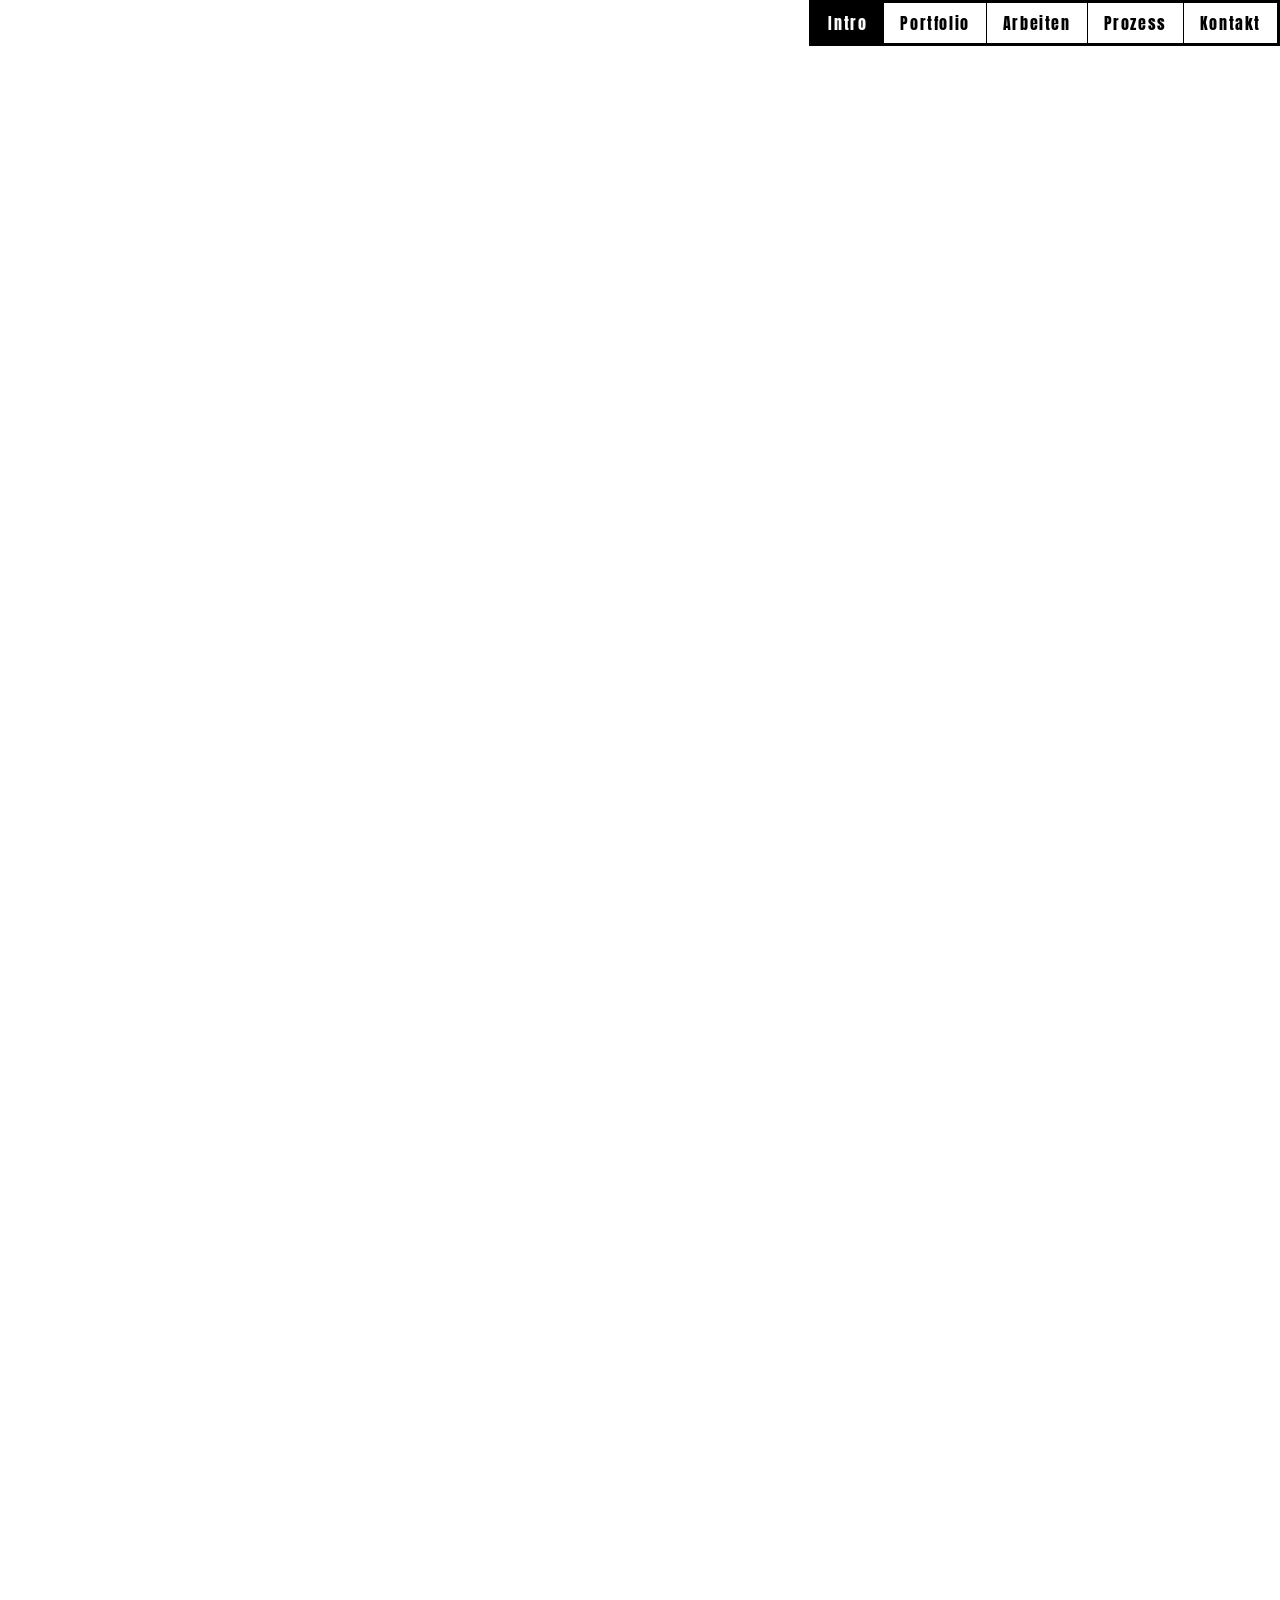
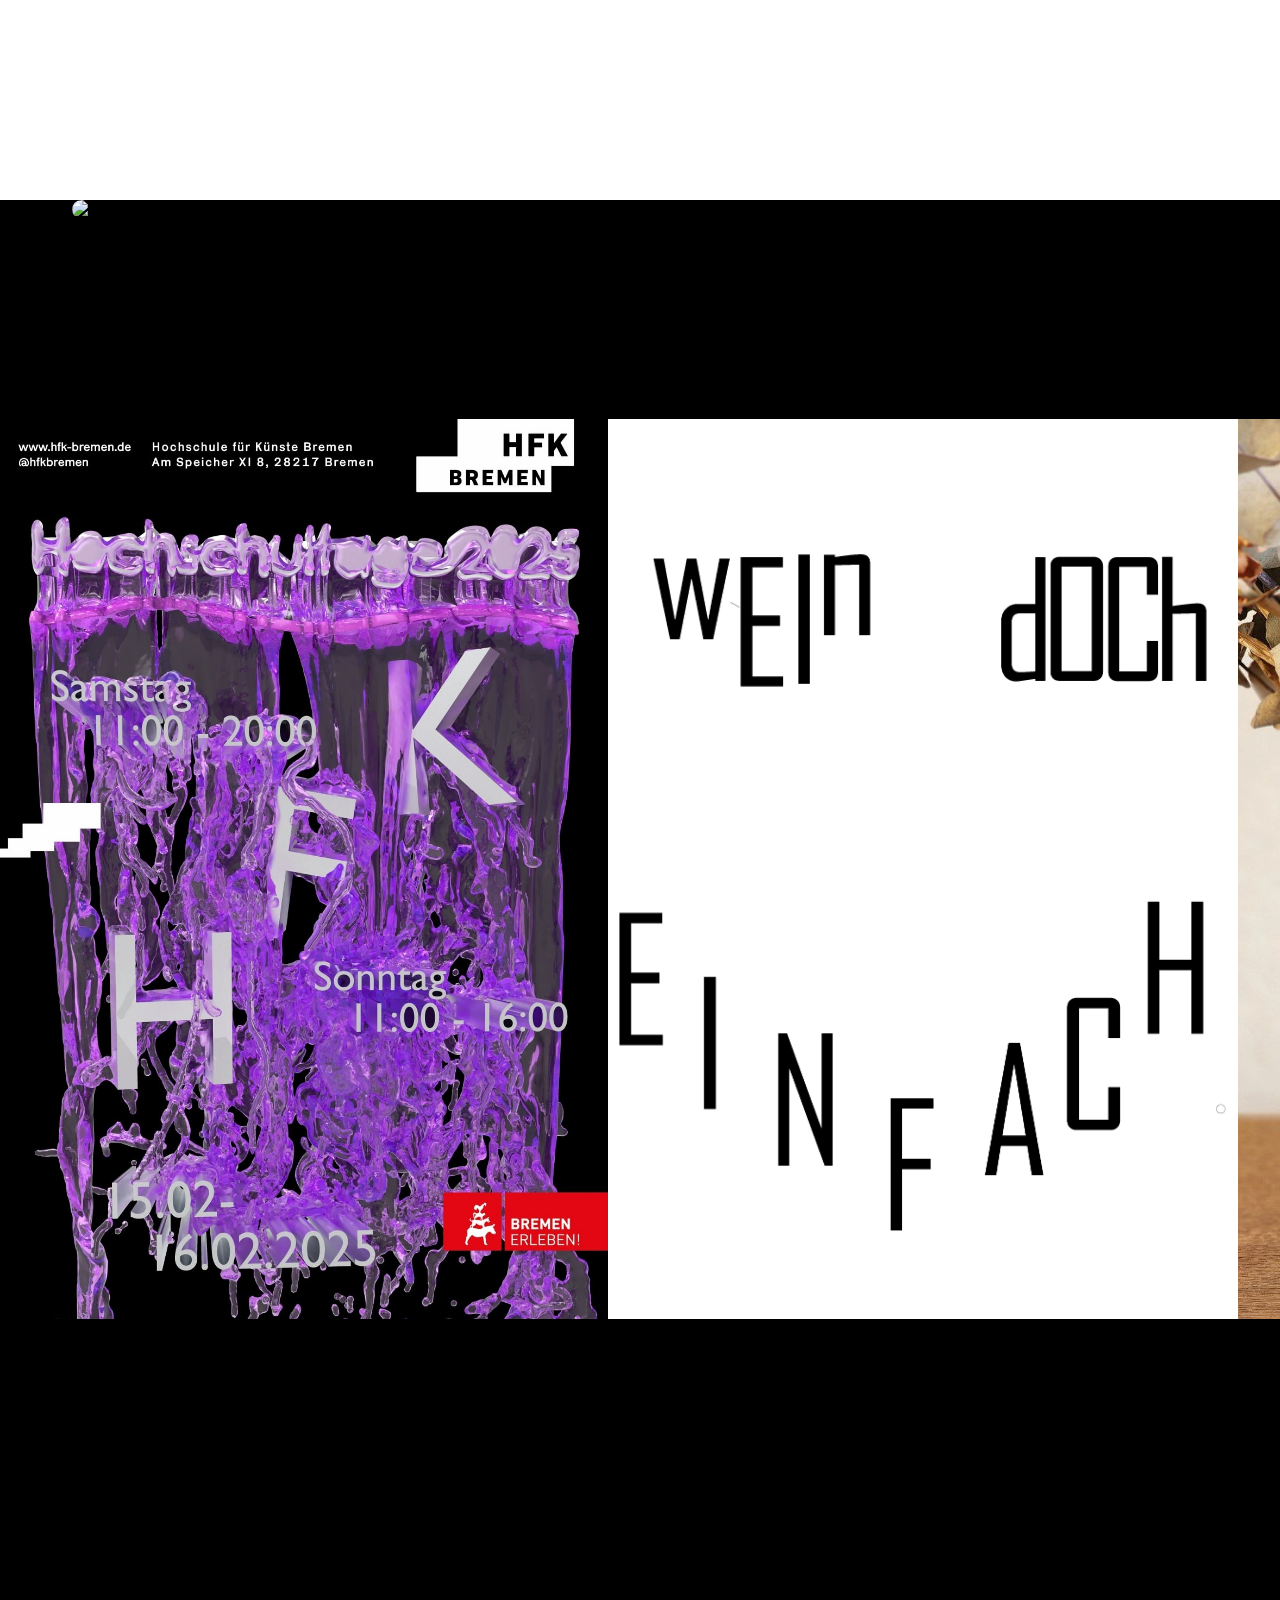
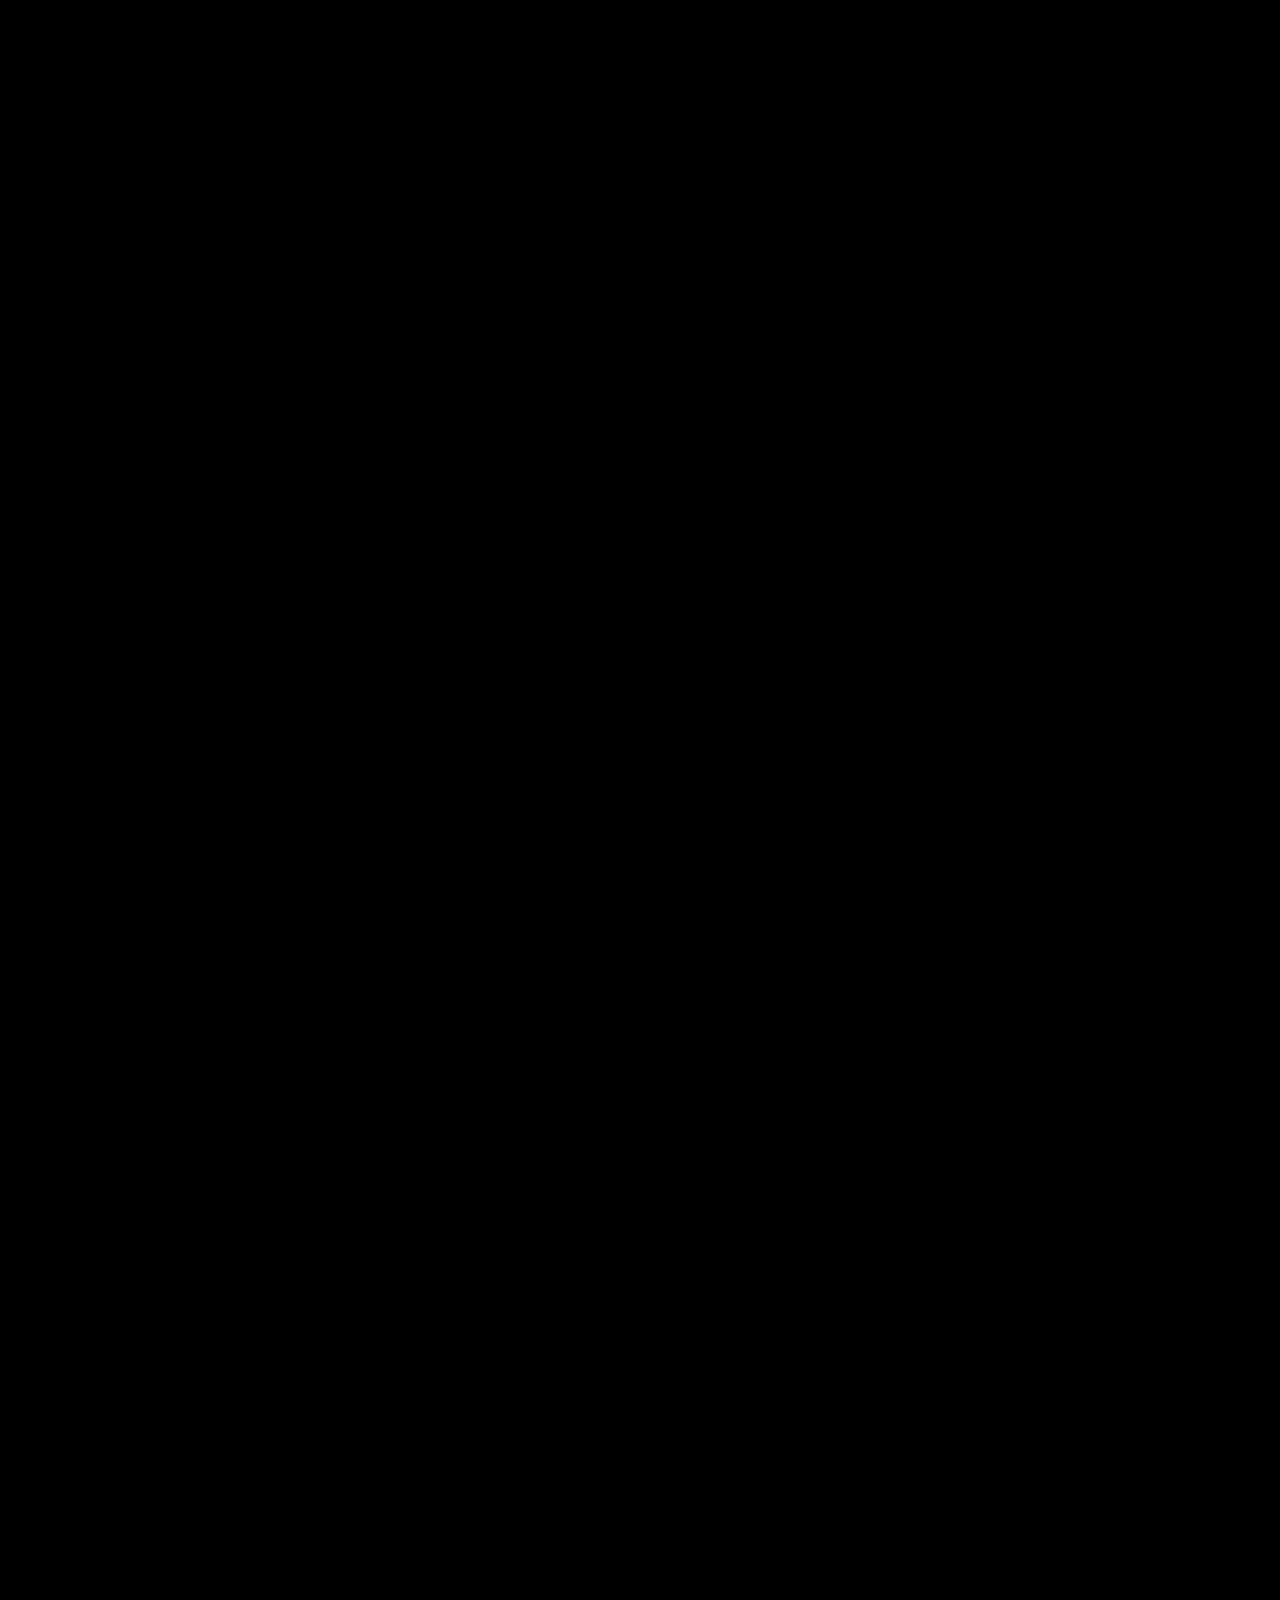
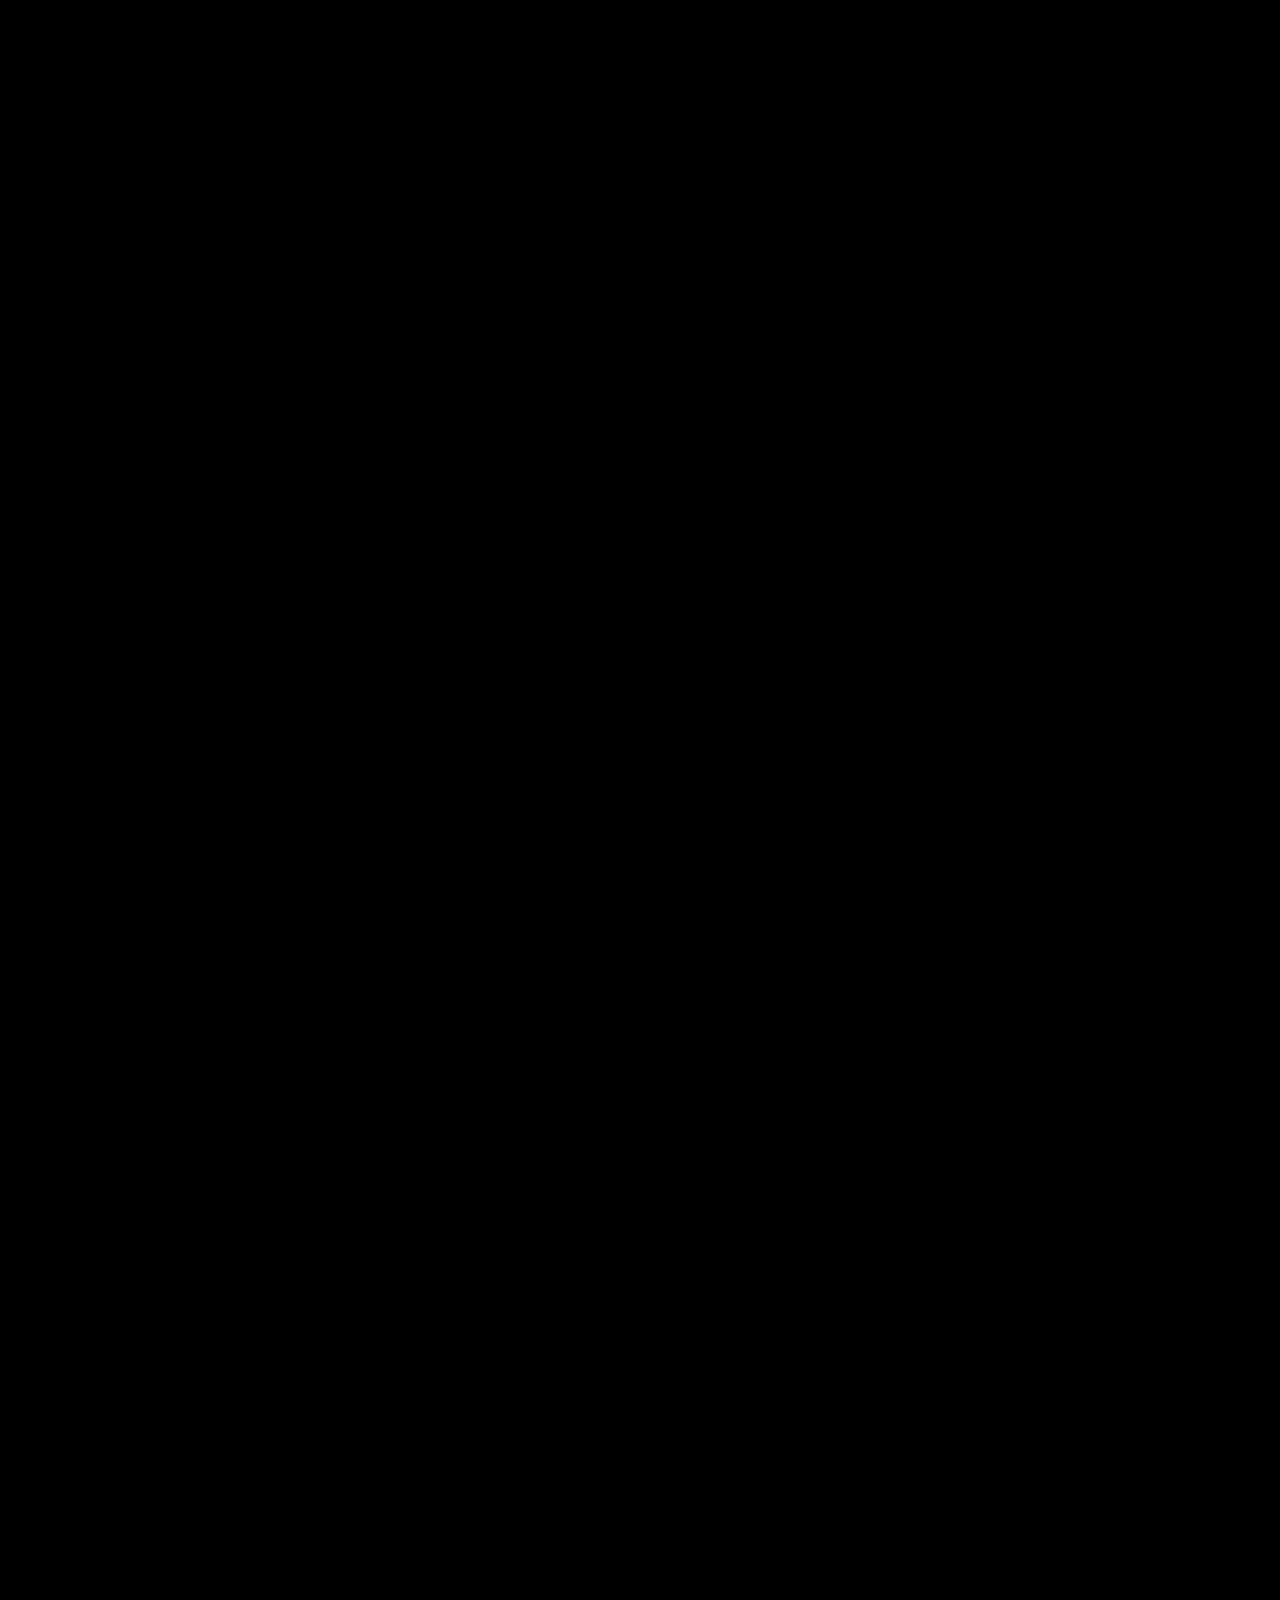
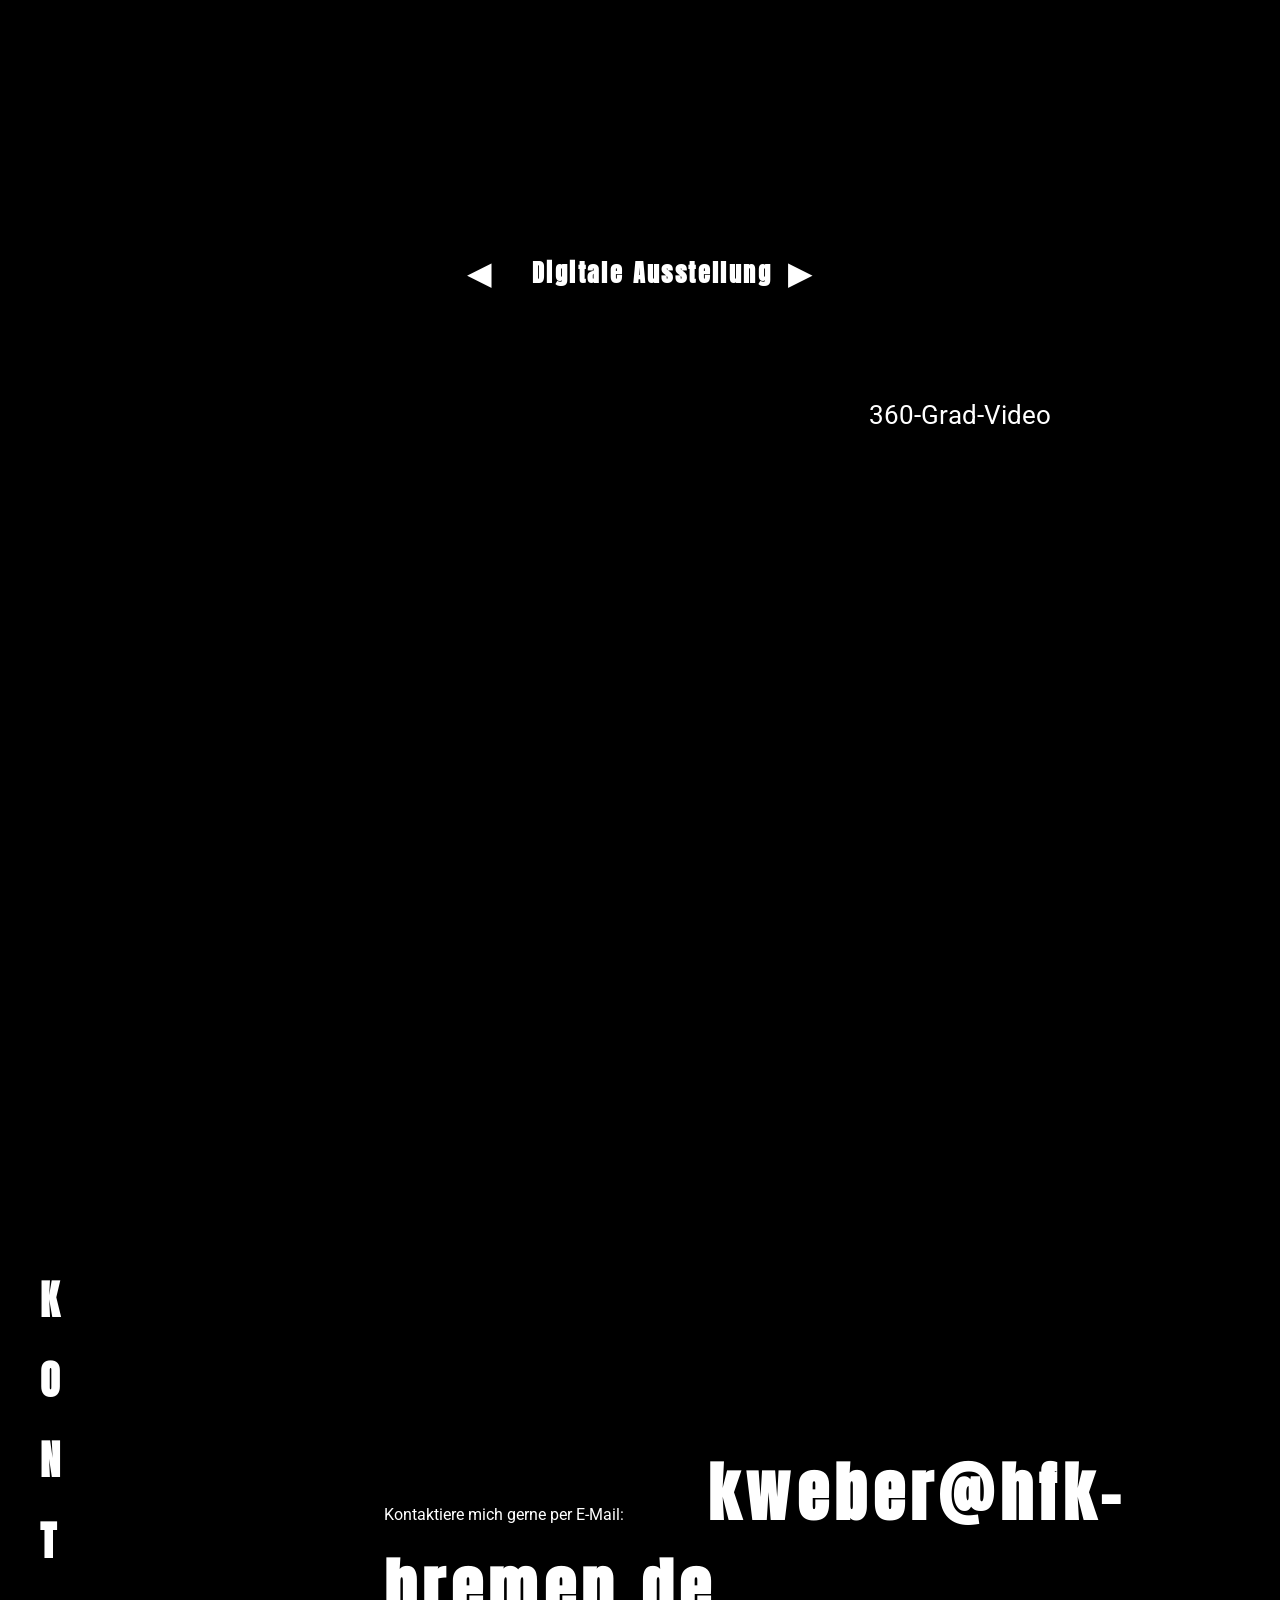
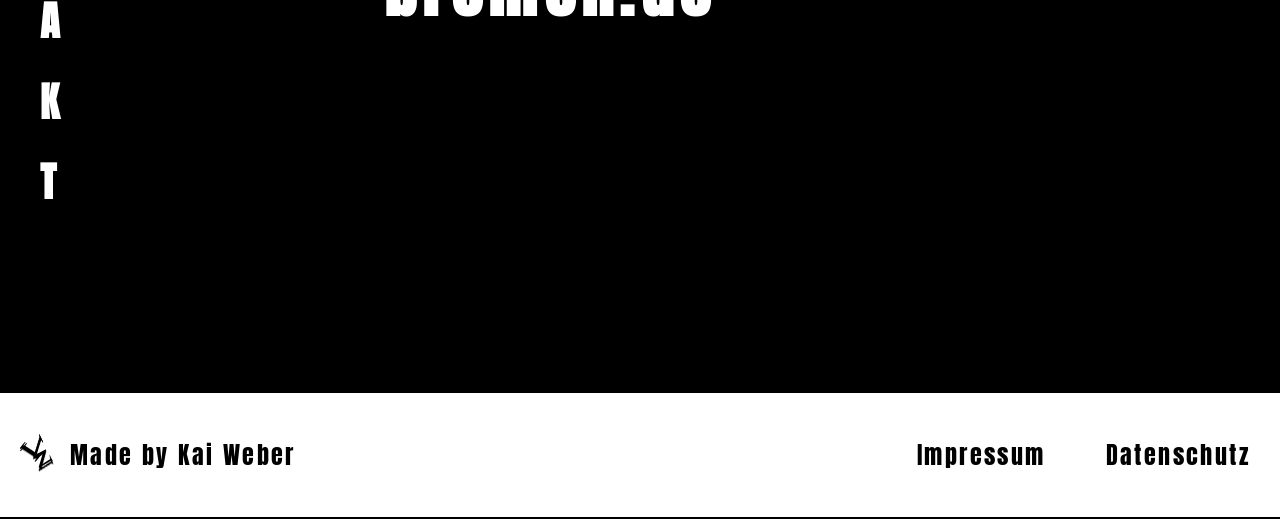
==== index.html @ b35818e4 "Add files via upload" ====
<!doctype html>
<html lang="de">
	<head>
		<meta charset="UTF-8" />
		<meta name="viewport" content="width=device-width, initial-scale=1.0" />
		<title>Meine Webseite</title>
		<link rel="stylesheet" href="styles.css" />
		<script src="https://cdn.jsdelivr.net/npm/three@0.157.0/build/three.min.js"></script>
		<script src="https://cdn.jsdelivr.net/npm/typeit@8.8.7/dist/index.umd.js"></script>
		<link
			href="https://fonts.googleapis.com/css2?family=Anton&family=Roboto&display=swap"
			rel="stylesheet"
		/>
	</head>
	<body>
		<div id="loadingText">
			<span class="loading">Portfolio</span>
			<span class="loading">Kai Weber</span>
		</div>

		<nav class="NaviBar">
			<ul class="NaviBox">
				<li class="NaviElement"><a href="#Intro">Intro</a></li>
				<li class="NaviElement"><a href="#Portfollio">Portfolio</a></li>
				<li class="NaviElement"><a href="#Arbeiten">Arbeiten</a></li>
				<li class="NaviElement"><a href="#Prozess">Prozess</a></li>
				<li class="NaviElement"><a href="#kontakt">Kontakt</a></li>
			</ul>
		</nav>

		<!-- Verschiedene Sektionen -->
		<section id="Intro">
			<div id="three-container"></div>
		</section>

		<section id="Portfollio">
			<div class="portfolioBox">
				<div class="imageBox">
					<img
						src="assets/images/KaiBild.jpg"
						loading="lazy"
						class="kaiBild"
						alt="KaiBild"
					/>
				</div>

				<div class="textBox">
					<div id="typewriter"></div>
				</div>
			</div>
		</section>

		<section id="Arbeiten">
			<div class="ArbeitenWrapSticky">
				<div class="ArbeitenWrap">
					<ul class="gallery">
						<li class="galleryItem">
							<img src="assets/images/HST.jpg" />
						</li>
						<li class="galleryItem">
							<img src="assets/images/wein doch.jpg" />
						</li>
						<li class="galleryItem">
							<img src="assets/images/Kairamik.jpg" />
						</li>
						<li class="galleryItem">
							<img src="assets/images/clo3d.jpg" />
						</li>
						<li class="galleryItem">
							<img src="assets/images/hocker.jpg" />
						</li>
						<li class="galleryItem">
							<img src="assets/images/3dVerbindungen1.jpg" />
						</li>
						<li class="galleryItem">
							<img src="assets/images/3dVerbindungen2.jpg" />
						</li>
					</ul>
				</div>
			</div>
		</section>

		<section id="Prozess" class="carousel">
			<div class="carousel-slide active">
				<div class="slide-header">
					<button class="slide-nav prev">&#9664;</button>
					<h2>Digitale Ausstellung</h2>
					<button class="slide-nav next">&#9654;</button>
				</div>
				<div class="carousel-content">
					<div class="media-container">
						<iframe
							src="https://www.youtube.com/embed/ZGS5nneizoY"https:
							loading="lazy"
							frameborder="0"
							allow="
								accelerometer;
								gyroscope;
								autoplay;
								encrypted-media;
								picture-in-picture;
							"
							allowfullscreen
							class="media-item active"
						></iframe>
					</div>
					<p class="project-desc">360-Grad-Video</p>
				</div>
			</div>

			<div class="carousel-slide">
				<div class="slide-header">
					<button class="slide-nav prev">&#9664;</button>
					<h2>Renderings</h2>
					<button class="slide-nav next">&#9654;</button>
				</div>
				<div class="carousel-content">
					<div class="media-container">
						<video muted loop autoplay playsinline class="media-item active">
							<source src="assets/videos/keypad.mp4" type="video/mp4" />
						</video>
						<video muted loop autoplay playsinline class="media-item">
							<source src="assets/videos/zitronenpresse.mp4" type="video/mp4" />
						</video>
						<div class="media-controls">
							<button class="media-prev">&#9664;</button>
							<button class="media-next">&#9654;</button>
						</div>
					</div>
					<p class="project-desc">Beschreibung zum ersten Video des Keypads.</p>
				</div>
			</div>

			<!-- Du kannst hier weitere Slides ergänzen -->
		</section>

		<section id="kontakt">
			<div class="left">
				<h2>
					<span>K</span><span>O</span><span>N</span><span>T</span><span>A</span
					><span>K</span><span>T</span>
				</h2>
			</div>
			<div class="right">
				<p>
					Kontaktiere mich gerne per E-Mail:
					<a
						href="mailto:kweber@hfk-bremen.de?subject=Portfolio&body=Hallo%20Kai"
					>
						<span class="email-text">kweber@hfk-bremen.de</span>
					</a>
				</p>
			</div>
		</section>

		<section id="end">
			<div class="logoTextBox">
				<img src="assets/images/kw1.svg" alt="KW" class="Logo" />
				<div class="endText">Made by Kai Weber</div>
			</div>

			<div class="box">
				<a href="Impressum.html">Impressum</a>
				<a href="Datenschutz.html">Datenschutz</a>
			</div>
		</section>

		<script src="script.js"></script>
	</body>
</html>
---- styles.css ----
/*LadeBild*/

#loadingText {
	font-size: 2rem;
	font-weight: bold;
	text-align: center;
	position: fixed;
	top: 50%;
	left: 50%;
	transform: translate(-50%, -50%);
	color: white;
	z-index: 9999;
	display: flex;
	flex-direction: column;
	justify-content: center;
	align-items: center;
	background-color: black;
	width: 100%;
	height: 100%;
}

.loading {
	visibility: hidden; /* Startet mit unsichtbarem Text */
	position: absolute; /* Beide Texte an der gleichen Stelle */
	animation: blinkText 1s steps(1) infinite; /* Wechseln alle 1s mit 0.5s Sichtbarkeit */
}

/* Erstes Wort (Portfolio) erscheint zuerst */
#loadingText span:nth-child(1) {
	animation-delay: 0s; /* Portfolio erscheint zuerst */
}

/* Zweites Wort (Kai Weber) erscheint nach 0.5s */
#loadingText span:nth-child(2) {
	animation-delay: 0.5s; /* Kai Weber erscheint nach 0.5s */
}

/* Abwechselndes Blinken */
@keyframes blinkText {
	0%,
	100% {
		visibility: hidden; /* Unsichtbar */
	}
	50% {
		visibility: visible; /* Sichtbar */
	}
}

/*General*/

/* Headlines */
h1 {
	color: #000000;
}

h2,
a,
span,
h3 {
	font-family: "Anton", sans-serif;
	letter-spacing: 0.1em;
	font-size: 1, 5em;
	padding-top: 1em;
	padding-bottom: 1em;
	padding-left: 1em;
	text-align: left;
	font-style: bold;
	color: #ffffff;
}

/* Restlicher Text */
body,
p,
li,
button {
	font-family: "Roboto", sans-serif;
}

* {
	margin: 0;
	padding: 0;
	box-sizing: border-box;
}

html {
	scroll-behavior: smooth;
}

/*Navigation*/

.NaviElement:not(.active) a:hover {
	background-color: rgb(0, 255, 0);
	color: black;
}

.NaviBox {
	display: flex;
	flex-direction: row;
	color: rgb(0, 0, 0);
	width: fit-content;
	border-style: solid;
	position: fixed;
	top: 0%;
	right: 0%;
	justify-content: space-evenly;
	align-items: center;
	z-index: 1000;
	list-style-type: none;
}

nav ul {
	position: sticky;
	top: 0rem;
	z-index: 1000;
	list-style-type: none;
}

.NaviElement {
	display: flex;
	background-color: #ffffff;
	color: #000000;
	border-right: 1px solid black;
}

.NaviBar {
	position: sticky;
	top: 0;
	z-index: 1000;
	background-color: white;
}

.NaviElement:last-child {
	border-right: none;
}

.NaviElement.active a {
	background-color: black;
	color: white;
}

.NaviElement a {
	text-decoration: none;
	color: black;
	background-color: white;
	height: 100%;
	width: 100%;
	display: block;
	padding: 0.5rem 1rem;
	border: none;
	outline: none;
	box-sizing: border-box;
}
/*Intro*/

#Intro {
	height: 200vh; /* genug Platz zum Scrollen */
	position: relative;
}

#three-container {
	position: sticky;
	top: 0;
	height: 100vh;
	width: 100vw;
}

/*portfolio*/

#typewriter {
	font-size: 2vw;
	color: #fff;
	margin-top: 50px;
	font-family: "Courier New", Courier, monospace;
	text-align: left;
	display: inline-block;
}

/* CSS für TypeIt Cursor */
#typewriter .ti-cursor {
	font-size: 2vw; /* Hier stellst du die Größe des Cursors ein */
	color: rgb(0, 255, 0);
	animation: blink 1s step-end infinite; /* Blinken des Cursors */
}

/* Blinkende Animation */
@keyframes blink {
	50% {
		opacity: 0; /* Cursor verschwindet */
	}
}

/* Schwarz als Hintergrund */

#Portfollio {
	background-color: black;
	display: flex;
	align-items: start; /* Text oben */
	justify-content: center;
	box-sizing: border-box;
	padding-bottom: clamp(10rem, 2vw, 11rem);
	padding-left: clamp(1rem, 1vw, 2rem);
	width: 100vw;
}

/* Haupt-Layout: Bild & Text nebeneinander */
.portfolioBox {
	display: flex;
	flex-direction: row;
	width: 90vw;
	height: auto;
	gap: 5vw;
	flex-wrap: nowrap; /* verhindert Umbruch */
	max-width: 100vw;
	overflow-x: hidden;
	box-sizing: border-box;
}

/* Bild nimmt z.B. 40% der Breite */
.imageBox {
	flex-basis: 30vw;
	flex-shrink: 0;
}

.kaiBild {
	width: 30vw;
	height: auto;
	border-radius: 1rem;
}

/* Textbox nimmt 50% oder Rest der Breite */
.textBox {
	flex-basis: 50vw;
	color: white;
	display: flex;
	align-items: flex-start;
	justify-content: flex-start;
	font-size: 1.5vw; /* passt sich Bildschirmgröße an */
	line-height: 1.4;
	padding-top: 1vh;
}

/*Arbeiten*/

@keyframes move {
	to {
		/* Move horizontally so that right edge is aligned against the viewport */
		transform: translateX(calc(-100% + 100vw));
	}
}

#Arbeiten {
	/* Stretch it out, so that we create room for the horizontal scroll animation */
	height: 500vh;
	overflow: visible; /* To make position sticky work … */
	background-color: #000000;

	view-timeline-name: --section-pin-tl;
	view-timeline-axis: block;
}

.ArbeitenWrapSticky {
	/* Stick to Top */
	height: 100vh;
	width: 100vw;
	position: sticky;
	top: 0;

	width: 100vw;
	overflow-x: hidden;
}

.ArbeitenWrap {
	height: 100vh;

	width: calc(100vh * 6 * 1.1); /* 7 Bilder, je ca. 1.3 mal so breit wie hoch */

	/* Hook animation */
	will-change: transform;
	animation: linear move forwards;

	/* Link animation to view-timeline */
	animation-timeline: --section-pin-tl;
	animation-range: contain 0% contain 100%;
}

/* Gallery Logic */

/* Gallery container: horizontal scroll area with snapping */
.gallery {
	/* Remove default list styling */
	list-style-type: none;

	/* Layout: arrange children in a horizontal row */
	display: flex;
	flex-flow: row nowrap;

	/* Prevent scroll chaining when hitting scroll limits */
	overscroll-behavior-x: none;

	/* Enable scroll snapping on the horizontal axis */
	scroll-snap-type: x mandatory;

	/* Set a fixed height for the gallery */
	height: 100vh;

	/* Set a maximum height for the gallery */
	max-height: 100vh;
}

/* Each gallery item (list element) */
.galleryItem {
	/* Keep item width based on content, prevent it from shrinking */
	flex: 0 0 auto;

	/* Match the height of the gallery container */
	height: 100%;

	/* Snap the start of each item into view when scrolling */
	scroll-snap-align: start;

	/* Ensure the scroll always stops on a snap point */
	scroll-snap-stop: always;
}

/* Images inside each gallery item */
.galleryItem img {
	/* Eliminate space below the image caused by inline display */
	display: block;

	/* Make image fill the height of its container */
	height: 100%;

	/* Keep the image’s original aspect ratio */
	width: auto;
}

/*Prozess*/

.carousel {
	background: black;
	color: white;
	width: 100vw;
	min-height: 108vh;
	max-height: 108vh;
	overflow: hidden;
	display: flex;
	flex-direction: column;
	align-items: center;
	scroll-snap-align: start;
}

.carousel-slide {
	display: none;
	flex-direction: column; /* Standard ist Spaltenlayout für Flexbox */
	align-items: center;
	text-align: center;
	padding: 2rem;
	width: 100%;
	overflow: hidden;
}

.carousel-slide.active {
	display: flex;
}

.slide-header {
	display: flex;
	align-items: center;
	gap: 1rem;
	justify-content: center;
	margin-bottom: 5rem;
	margin-top: 5rem;
	width: 100%;
}

.slide-nav {
	background: none;
	border: none;
	color: white;
	font-size: 2rem;
	cursor: pointer;
}

.slide-nav:hover {
	color: rgb(0, 255, 0);
}

.carousel-content {
	display: flex;
	flex-direction: row; /* Hier sorgen wir dafür, dass Video und Text nebeneinander sind */
	align-items: flex-start;
	width: 100%;
	max-width: 100vw; /* Verhindert, dass der gesamte Slide zu breit wird */
}

.media-container {
	width: 50%;
	height: clamp(10rem, 30vw, 50rem);
	position: relative;
	margin-right: 2rem;
	overflow: hidden;
	display: flex;
	align-items: center;
	justify-content: center;
}

.media-item {
	display: none;
	width: 100%;
	height: 100%;
	object-fit: cover;
}

.media-item.active {
	display: block;
}

.carousel-text {
	max-width: 50vw; /* Maximalbreite für den Text-Container */
	color: white;
	text-align: left; /* Text ist linksbündig */
	flex-grow: 1; /* Textcontainer kann den verfügbaren Platz ausfüllen */
}

.project-desc {
	font-size: 2vw;
	line-height: 1.6;
	word-wrap: break-word; /* falls ein sehr langes Wort drin ist */
	padding: 0 1.5rem; /* Rand links und rechts */
	max-width: 100%; /* Text bleibt im Container */
	box-sizing: border-box; /* padding zählt zur Gesamtbreite */
	flex: 1;
}

.media-controls {
	position: absolute;
	bottom: 10px;
	right: 10px;
	display: flex;
	gap: 0.5rem;
}

.media-controls button {
	color: white;
	border: none;
	padding: 0.5rem;
	font-size: 1.5rem;
	cursor: pointer;
	background: none;
}

.media-controls button:hover {
	color: rgb(0, 255, 0);
}

/*Kontakt*/

#kontakt a:hover,
#kontakt a:hover .email-text {
	color: rgb(0, 255, 0);
}

#kontakt {
	display: flex;
	justify-content: space-between;
	align-items: center;
	height: 100vh; /* Die Höhe der Sektion */
	background-color: #000000;
	color: white;
}

.left {
	display: flex;
	flex-direction: column; /* Spaltenlayout für den Text */
	justify-content: center;
	align-items: flex-start;
	width: 30%; /* 50% für die linke Seite */
}

.left h2 {
	font-size: clamp(2rem, 4.5vw, 2.5rem);
	text-transform: uppercase;
	line-height: 0.01; /* Weniger Abstand zwischen den Zeilen */
	display: flex;
	flex-direction: column; /* Buchstaben untereinander anzeigen */
}

.left h2 span {
	display: block; /* Jeder Buchstabe wird in einem neuen Block angezeigt */
	padding-left: 0%;
}

.right {
	display: flex;
	flex-direction: column;
	justify-content: center;
	align-items: flex-start;
	width: 70%; /* 50% für die rechte Seite */
	height: 100%;
}

.right p {
	font-size: clamp(0, 8rem, 3vw, 4rem);
}

.email-text {
	font-size: clamp(2rem, 5vw, 5rem);
	font-weight: bold;
	text-decoration: none;
	color: white;
}

.mail-icon {
	width: 30px;
	height: 30px;
	margin-left: 10px;
	vertical-align: middle;
}

.mail-icon:hover {
	transform: scale(1.1);
	cursor: pointer;
}

a {
	color: inherit; /* Erbt die Farbe von übergeordnetem Text */
	text-decoration: none; /* Entfernt den Unterstrich vom Link */
}

/*End*/

#end {
	background-color: white;
	color: black;
	border-top: 2px solid black; /* obere schwarze Linie */
	border-bottom: 2px solid black; /* optional: untere Linie */
	padding: 20px 20px;
	display: flex;
	align-items: flex-start;
	flex-wrap: nowrap;
	font-family: sans-serif;
	flex-direction: row;
	justify-content: space-between;
	align-items: center;
	overflow-x: auto;
	gap: 1rem;
}

#end .box {
	display: flex;
	justify-content: flex-start; /* Links ausrichten */
	flex-wrap: wrap;
	gap: 1em; /* Abstand zwischen den Links */
	flex-direction: row;
}

#end .box a {
	text-decoration: none;
	color: black;
	font-weight: 500;
	margin: 0 10px;
	transition: color 0.2s ease;
	font-size: clamp(0.8rem, 2vw, 1.5rem);
}

#end .box a:hover {
	color: rgb(0, 255, 0);
}

#end .Logo {
	height: 3em;
	width: auto;
}

.endText {
	color: #000000;
	font-family: "Anton", sans-serif;
	letter-spacing: 0.1em;
	font-size: clamp(0.8rem, 2vw, 1.5rem);
	padding-top: 1em;
	padding-bottom: 1em;
	text-align: left;
	font-style: bold;
	margin-left: 1rem;
	white-space: nowrap;
}

.logoTextBox {
	display: flex;
	align-items: center;
	gap: 0, 5rem; /* Abstand zwischen Logo und Text */
}

.box {
	display: flex;
	flex-direction: row; /* 👈 sorgt für horizontale Ausrichtung */
	flex-wrap: nowrap; /* 👈 verhindert Zeilenumbruch */
	gap: 1rem; /* Abstand zwischen den Links */
	white-space: nowrap; /* 👈 verhindert Umbruch im Text */
}

.box a {
	margin: 0; /* optional, falls du vorher margin hattest */
	text-decoration: none;
	color: black;
	font-weight: 500;
	transition: color 0.2s ease;
}
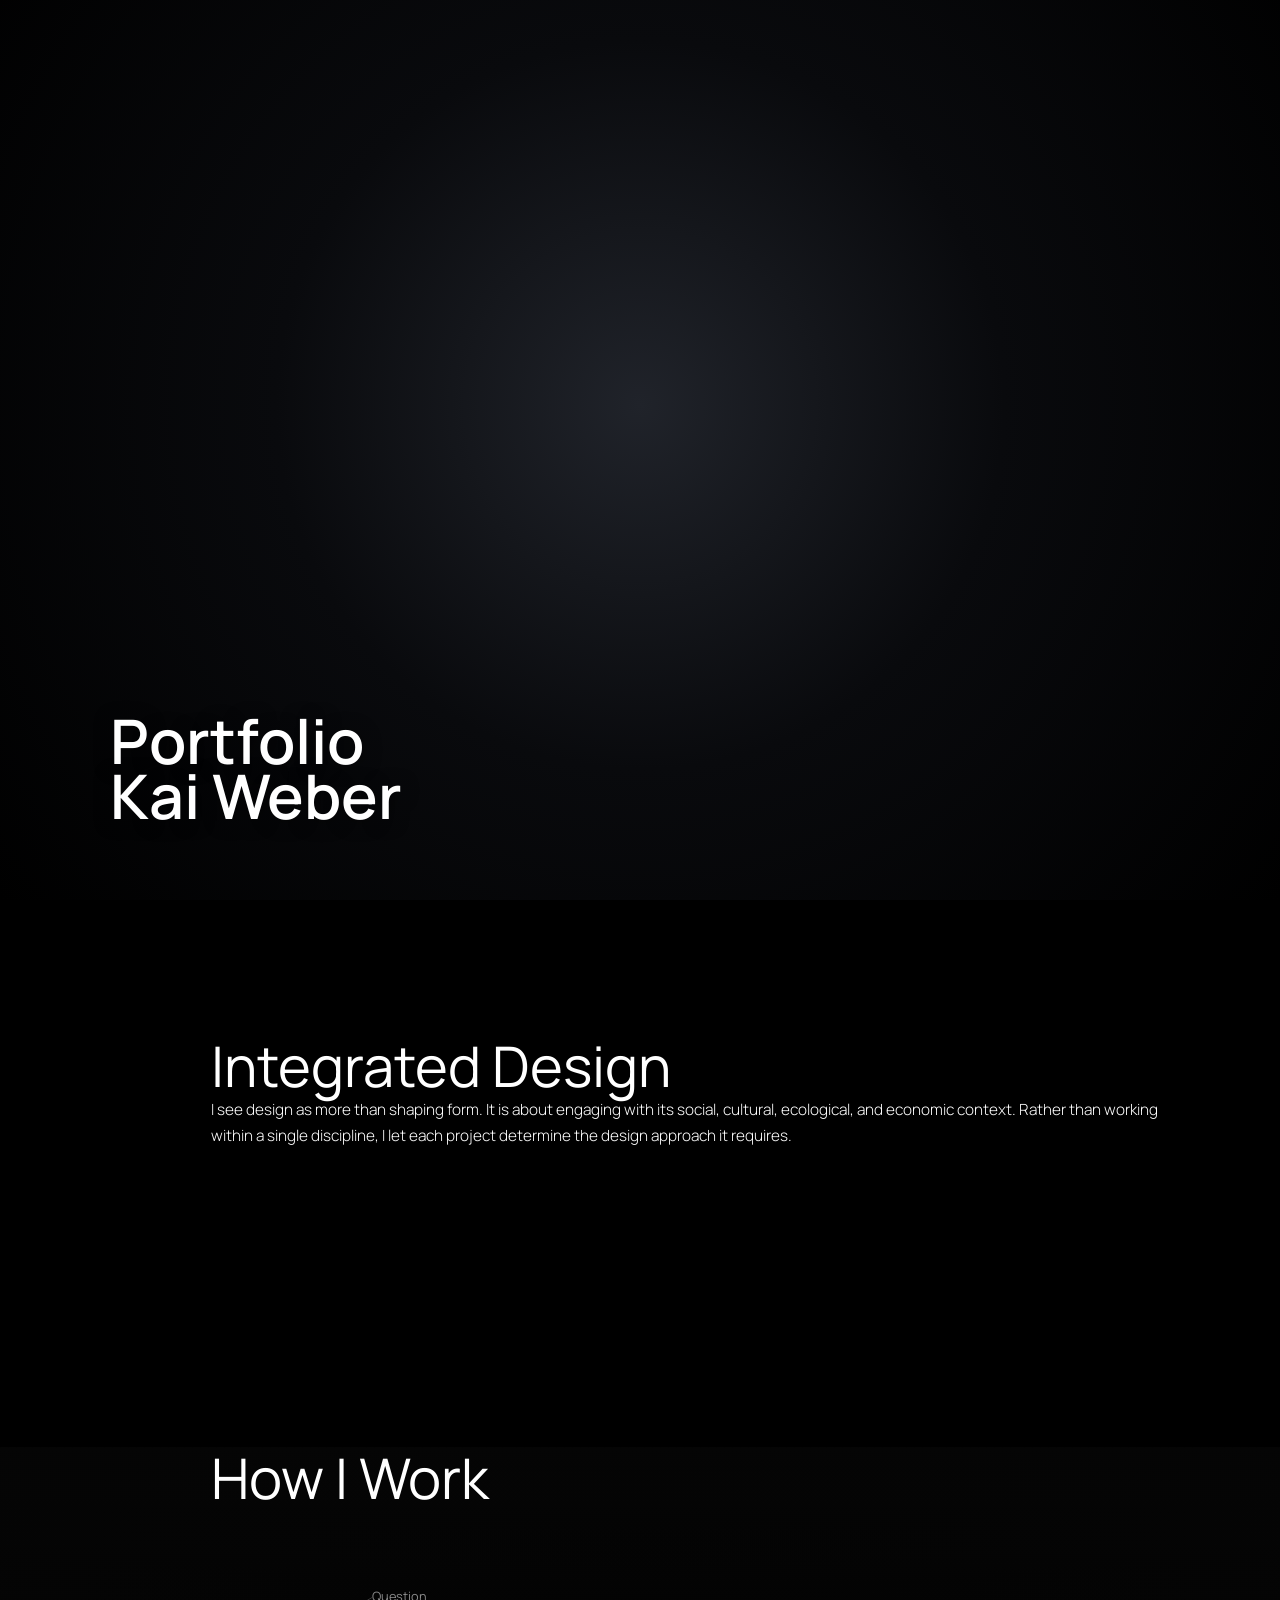
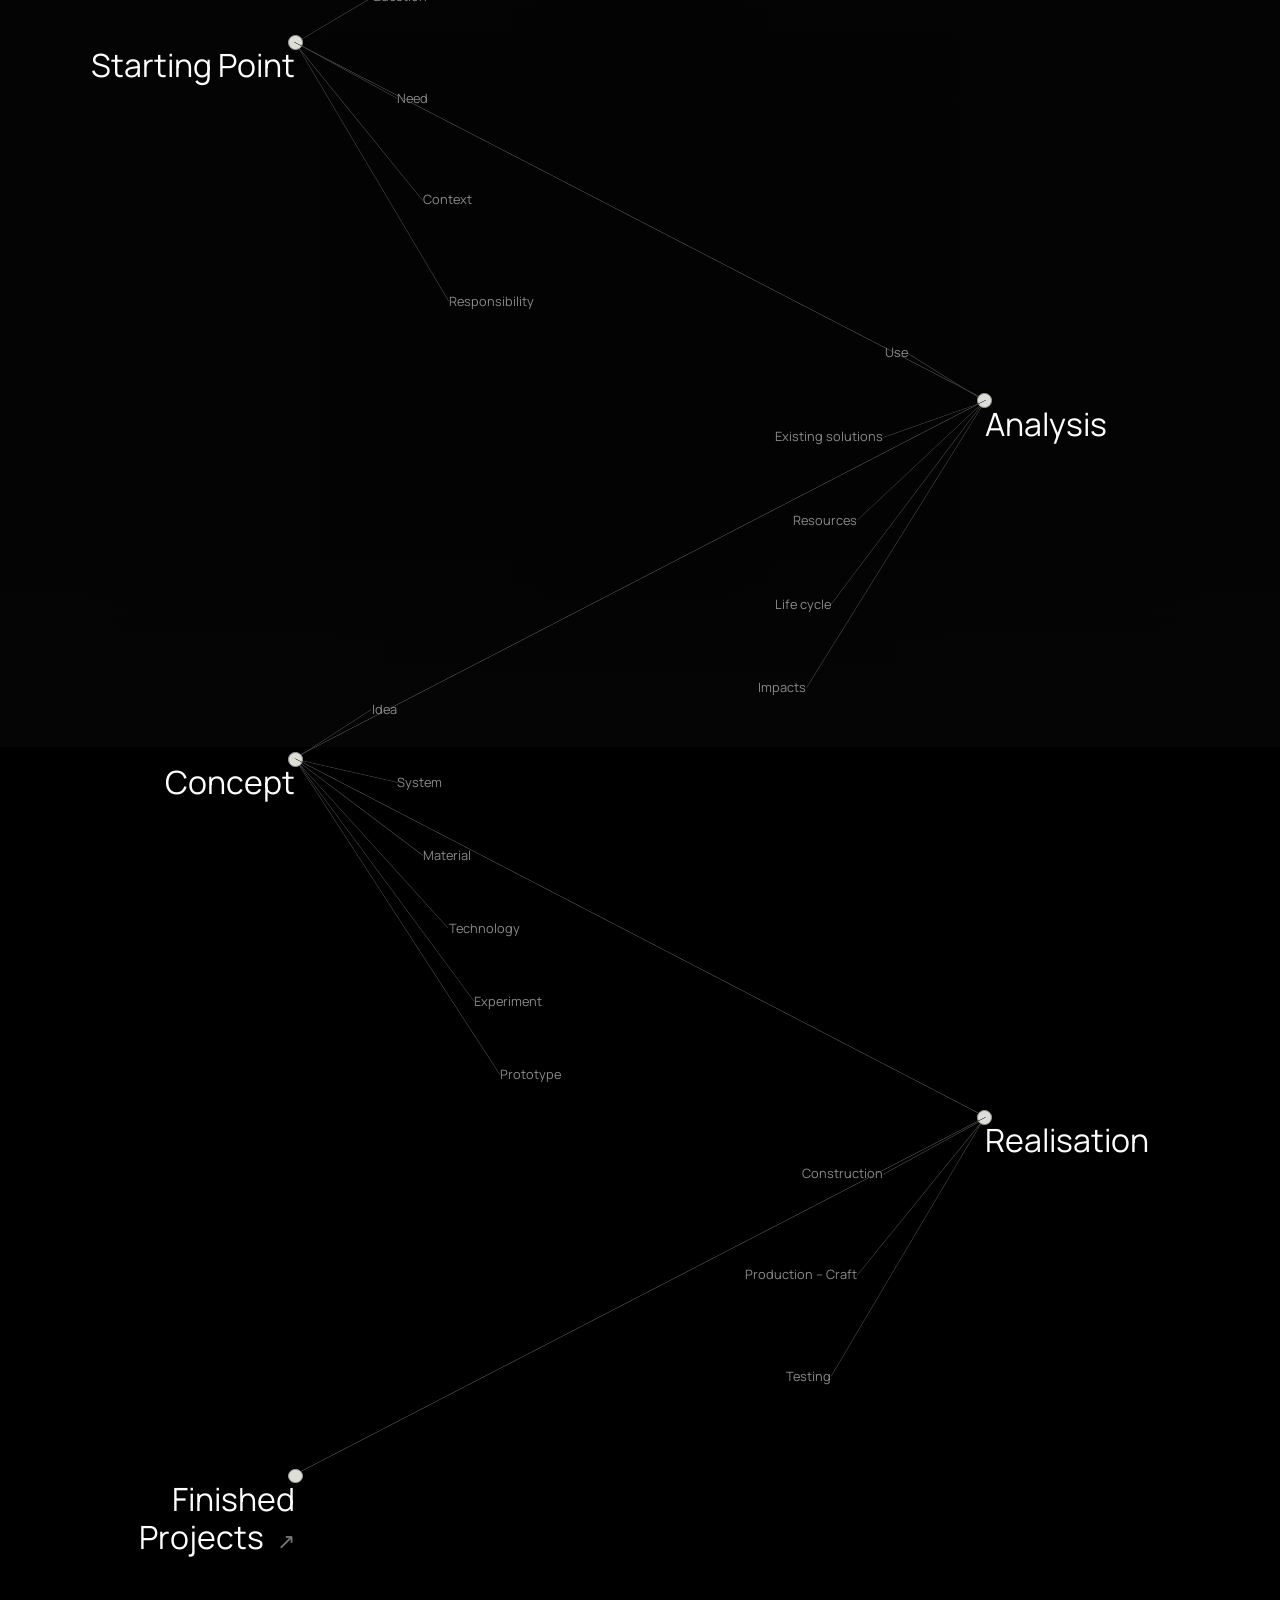
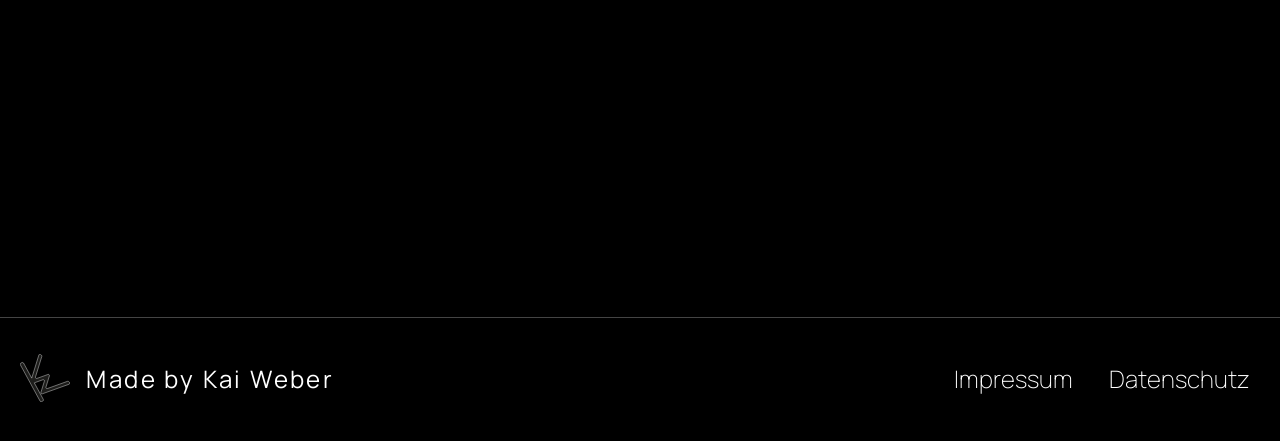
==== commit 76c196b7: "PorfolioOpt18.09" ====
--- a/index.html
+++ b/index.html
@@ -1,170 +1,265 @@
+<!-- #region Dokumenteinstellungen -->
 <!doctype html>
 <html lang="de">
-	<head>
-		<meta charset="UTF-8" />
-		<meta name="viewport" content="width=device-width, initial-scale=1.0" />
-		<title>Meine Webseite</title>
-		<link rel="stylesheet" href="styles.css" />
-		<script src="https://cdn.jsdelivr.net/npm/three@0.157.0/build/three.min.js"></script>
-		<script src="https://cdn.jsdelivr.net/npm/typeit@8.8.7/dist/index.umd.js"></script>
-		<link
-			href="https://fonts.googleapis.com/css2?family=Anton&family=Roboto&display=swap"
-			rel="stylesheet"
-		/>
-	</head>
-	<body>
-		<div id="loadingText">
-			<span class="loading">Portfolio</span>
-			<span class="loading">Kai Weber</span>
-		</div>
-
-		<nav class="NaviBar">
-			<ul class="NaviBox">
-				<li class="NaviElement"><a href="#Intro">Intro</a></li>
-				<li class="NaviElement"><a href="#Portfollio">Portfolio</a></li>
-				<li class="NaviElement"><a href="#Arbeiten">Arbeiten</a></li>
-				<li class="NaviElement"><a href="#Prozess">Prozess</a></li>
-				<li class="NaviElement"><a href="#kontakt">Kontakt</a></li>
-			</ul>
-		</nav>
-
-		<!-- Verschiedene Sektionen -->
-		<section id="Intro">
-			<div id="three-container"></div>
-		</section>
-
-		<section id="Portfollio">
-			<div class="portfolioBox">
-				<div class="imageBox">
-					<img
-						src="assets/images/KaiBild.jpg"
-						loading="lazy"
-						class="kaiBild"
-						alt="KaiBild"
-					/>
-				</div>
-
-				<div class="textBox">
-					<div id="typewriter"></div>
-				</div>
-			</div>
-		</section>
-
-		<section id="Arbeiten">
-			<div class="ArbeitenWrapSticky">
-				<div class="ArbeitenWrap">
-					<ul class="gallery">
-						<li class="galleryItem">
-							<img src="assets/images/HST.jpg" />
-						</li>
-						<li class="galleryItem">
-							<img src="assets/images/wein doch.jpg" />
-						</li>
-						<li class="galleryItem">
-							<img src="assets/images/Kairamik.jpg" />
-						</li>
-						<li class="galleryItem">
-							<img src="assets/images/clo3d.jpg" />
-						</li>
-						<li class="galleryItem">
-							<img src="assets/images/hocker.jpg" />
-						</li>
-						<li class="galleryItem">
-							<img src="assets/images/3dVerbindungen1.jpg" />
-						</li>
-						<li class="galleryItem">
-							<img src="assets/images/3dVerbindungen2.jpg" />
-						</li>
-					</ul>
-				</div>
-			</div>
-		</section>
-
-		<section id="Prozess" class="carousel">
-			<div class="carousel-slide active">
-				<div class="slide-header">
-					<button class="slide-nav prev">&#9664;</button>
-					<h2>Digitale Ausstellung</h2>
-					<button class="slide-nav next">&#9654;</button>
-				</div>
-				<div class="carousel-content">
-					<div class="media-container">
-						<iframe
-							src="https://www.youtube.com/embed/ZGS5nneizoY"https:
-							loading="lazy"
-							frameborder="0"
-							allow="
-								accelerometer;
-								gyroscope;
-								autoplay;
-								encrypted-media;
-								picture-in-picture;
-							"
-							allowfullscreen
-							class="media-item active"
-						></iframe>
-					</div>
-					<p class="project-desc">360-Grad-Video</p>
-				</div>
-			</div>
-
-			<div class="carousel-slide">
-				<div class="slide-header">
-					<button class="slide-nav prev">&#9664;</button>
-					<h2>Renderings</h2>
-					<button class="slide-nav next">&#9654;</button>
-				</div>
-				<div class="carousel-content">
-					<div class="media-container">
-						<video muted loop autoplay playsinline class="media-item active">
-							<source src="assets/videos/keypad.mp4" type="video/mp4" />
-						</video>
-						<video muted loop autoplay playsinline class="media-item">
-							<source src="assets/videos/zitronenpresse.mp4" type="video/mp4" />
-						</video>
-						<div class="media-controls">
-							<button class="media-prev">&#9664;</button>
-							<button class="media-next">&#9654;</button>
-						</div>
-					</div>
-					<p class="project-desc">Beschreibung zum ersten Video des Keypads.</p>
-				</div>
-			</div>
-
-			<!-- Du kannst hier weitere Slides ergänzen -->
-		</section>
-
-		<section id="kontakt">
-			<div class="left">
-				<h2>
-					<span>K</span><span>O</span><span>N</span><span>T</span><span>A</span
-					><span>K</span><span>T</span>
-				</h2>
-			</div>
-			<div class="right">
-				<p>
-					Kontaktiere mich gerne per E-Mail:
-					<a
-						href="mailto:kweber@hfk-bremen.de?subject=Portfolio&body=Hallo%20Kai"
-					>
-						<span class="email-text">kweber@hfk-bremen.de</span>
-					</a>
-				</p>
-			</div>
-		</section>
-
-		<section id="end">
-			<div class="logoTextBox">
-				<img src="assets/images/kw1.svg" alt="KW" class="Logo" />
-				<div class="endText">Made by Kai Weber</div>
-			</div>
-
-			<div class="box">
-				<a href="Impressum.html">Impressum</a>
-				<a href="Datenschutz.html">Datenschutz</a>
-			</div>
-		</section>
-
-		<script src="script.js"></script>
-	</body>
+  <head>
+    <meta charset="UTF-8" />
+    <meta name="viewport" content="width=device-width, initial-scale=1.0" />
+    <title>Portfolio Kai Weber</title>
+    <link rel="stylesheet" href="styles.css" />
+    <script type="module" src="script.js?v=10"></script>
+  </head>
+  <!-- #endregion -->
+
+  <body class="home-page">
+    <!-- #region Hero -->
+    <section
+      id="ToolsMethods"
+      class="hero-scroll-stop"
+      aria-label="Tools & Methods"
+    >
+      <div class="hero">
+        <canvas class="hero-canvas" aria-hidden="true"></canvas>
+        <p class="hero-title">Portfolio<br />Kai Weber</p>
+        <div
+          class="hero-loader"
+          role="status"
+          aria-label="3D-Modell wird geladen"
+        >
+          <div class="loader" aria-hidden="true"></div>
+        </div>
+      </div>
+    </section>
+    <!-- #endregion -->
+
+    <!-- #region Navigation -->
+    <nav class="NaviBar">
+      <button class="MenuButton" aria-label="Menü öffnen">☰</button>
+      <ul class="NaviBox">
+        <li class="NaviElement active">
+          <a href="#skills"
+            ><span class="lang-de">Start</span
+            ><span class="lang-en">Home</span></a
+          >
+        </li>
+        <li class="NaviElement">
+          <a href="Projects.html"
+            ><span class="lang-de">Projekte</span
+            ><span class="lang-en">Projects</span></a
+          >
+        </li>
+        <li class="NaviElement">
+          <a href="SystemsValues.html"
+            ><span class="lang-de">Systeme & Werte</span
+            ><span class="lang-en">Systems & Values</span></a
+          >
+        </li>
+        <li class="NaviElement">
+          <a href="AboutMe.html"
+            ><span class="lang-de">Über mich</span
+            ><span class="lang-en">About Me</span></a
+          >
+        </li>
+        <li class="NaviElement language-switch" aria-label="Sprache auswählen">
+          <button id="lang-de" type="button" onclick="setLanguage('de')">
+            DE
+          </button>
+          <span aria-hidden="true">/</span>
+          <button id="lang-en" type="button" onclick="setLanguage('en')">
+            EN
+          </button>
+        </li>
+      </ul>
+    </nav>
+    <!-- #endregion -->
+
+    <!-- #region Integrated Design -->
+    <main id="skills" class="integrated-design">
+      <div class="integrated-design__content">
+        <h1 class="type-heading lang-de">Integriertes Design</h1>
+        <h1 class="type-heading lang-en">Integrated Design</h1>
+
+        <p class="type-body lang-de">
+          Ich verstehe Gestaltung nicht nur als Formgebung, sondern als
+          Auseinandersetzung mit ihrem sozialen, kulturellen und ökologischen
+          Kontext. Deshalb arbeite ich nicht innerhalb einer einzelnen
+          Disziplin, sondern wähle für jedes Projekt den Gestaltungsansatz, der
+          die Aufgabe am besten löst.
+        </p>
+        <p class="type-body lang-en">
+          I see design as more than shaping form. It is about engaging with its
+          social, cultural, ecological, and economic context. Rather than
+          working within a single discipline, I let each project determine the
+          design approach it requires.
+        </p>
+      </div>
+      <!-- #endregion -->
+
+      <!-- #region Arbeitsprozess -->
+      <section class="work-process" aria-labelledby="work-process-title-de">
+        <div class="work-process__backgrounds" aria-hidden="true">
+          <img
+            class="work-process__background is-active"
+            data-background-step="1"
+            src="assets/Bilder/Start/ausgangspunkt.jpg"
+            alt=""
+          />
+          <img
+            class="work-process__background"
+            data-background-step="2"
+            src="assets/Bilder/Start/analyse.jpeg"
+            alt=""
+          />
+          <img
+            class="work-process__background"
+            data-background-step="3"
+            src="assets/Bilder/Start/Konzept.png"
+            alt=""
+          />
+          <img
+            class="work-process__background"
+            data-background-step="4"
+            src="assets/Bilder/Start/Umsetzung.jpg"
+            alt=""
+          />
+          <img
+            class="work-process__background"
+            data-background-step="5"
+            src="assets/Bilder/Start/Projekte.jpg"
+            alt=""
+          />
+        </div>
+
+        <header class="work-process__header reveal-on-scroll">
+          <div>
+            <h2 id="work-process-title-de" class="type-heading lang-de">
+              Wie ich arbeite
+            </h2>
+            <h2 class="type-heading lang-en">How I Work</h2>
+          </div>
+        </header>
+
+        <div class="work-process__network">
+          <article class="work-step reveal-on-scroll" data-step="1">
+            <div class="work-step__node" aria-hidden="true"></div>
+            <h3 class="type-subheading lang-de">Ausgangspunkt</h3>
+            <h3 class="type-subheading lang-en">Starting Point</h3>
+            <div class="work-step__media" aria-hidden="true">
+              <!-- BILD-PLATZHALTER SCHRITT 01: Ausgangspunkt -->
+            </div>
+            <ul class="work-step__subpoints lang-de">
+              <li>Fragestellung</li>
+              <li>Bedarf</li>
+              <li>Kontext</li>
+              <li>Verantwortung</li>
+            </ul>
+            <ul class="work-step__subpoints lang-en">
+              <li>Question</li>
+              <li>Need</li>
+              <li>Context</li>
+              <li>Responsibility</li>
+            </ul>
+          </article>
+
+          <article class="work-step reveal-on-scroll" data-step="2">
+            <div class="work-step__node" aria-hidden="true"></div>
+            <h3 class="type-subheading lang-de">Analyse</h3>
+            <h3 class="type-subheading lang-en">Analysis</h3>
+            <div class="work-step__media" aria-hidden="true">
+              <!-- BILD-PLATZHALTER SCHRITT 02: Analyse -->
+            </div>
+            <ul class="work-step__subpoints lang-de">
+              <li>Nutzung</li>
+              <li>Bestehende Lösungen</li>
+              <li>Ressourcen</li>
+              <li>Lebenszyklus</li>
+              <li>Auswirkungen</li>
+            </ul>
+            <ul class="work-step__subpoints lang-en">
+              <li>Use</li>
+              <li>Existing solutions</li>
+              <li>Resources</li>
+              <li>Life cycle</li>
+              <li>Impacts</li>
+            </ul>
+          </article>
+
+          <article class="work-step reveal-on-scroll" data-step="3">
+            <div class="work-step__node" aria-hidden="true"></div>
+            <h3 class="type-subheading lang-de">Konzept</h3>
+            <h3 class="type-subheading lang-en">Concept</h3>
+            <div class="work-step__media" aria-hidden="true">
+              <!-- BILD-PLATZHALTER SCHRITT 03: Konzept -->
+            </div>
+            <ul class="work-step__subpoints lang-de">
+              <li>Idee</li>
+              <li>System</li>
+              <li>Material</li>
+              <li>Technologie</li>
+              <li>Experiment</li>
+              <li>Prototyp</li>
+            </ul>
+            <ul class="work-step__subpoints lang-en">
+              <li>Idea</li>
+              <li>System</li>
+              <li>Material</li>
+              <li>Technology</li>
+              <li>Experiment</li>
+              <li>Prototype</li>
+            </ul>
+          </article>
+
+          <article class="work-step reveal-on-scroll" data-step="4">
+            <div class="work-step__node" aria-hidden="true"></div>
+            <h3 class="type-subheading lang-de">Umsetzung</h3>
+            <h3 class="type-subheading lang-en">Realisation</h3>
+            <div class="work-step__media" aria-hidden="true">
+              <!-- BILD-PLATZHALTER SCHRITT 04: Umsetzung -->
+            </div>
+            <ul class="work-step__subpoints lang-de">
+              <li>Planung</li>
+              <li>Konstruktion</li>
+              <li>Fertigung – Handwerk</li>
+              <li>Test</li>
+            </ul>
+            <ul class="work-step__subpoints lang-en">
+              <li>Planning</li>
+              <li>Construction</li>
+              <li>Production – Craft</li>
+              <li>Testing</li>
+            </ul>
+          </article>
+
+          <article
+            class="work-step work-step--projects reveal-on-scroll"
+            data-step="5"
+          >
+            <a class="work-step__link" href="Projects.html">
+              <div class="work-step__node" aria-hidden="true"></div>
+              <h3 class="type-subheading lang-de">
+                Fertige Projekte <span aria-hidden="true">↗</span>
+              </h3>
+              <h3 class="type-subheading lang-en">
+                Finished Projects <span aria-hidden="true">↗</span>
+              </h3>
+            </a>
+          </article>
+        </div>
+      </section>
+      <!-- #endregion -->
+    </main>
+
+    <!-- #region Footer -->
+    <section id="end">
+      <div class="logoTextBox">
+        <img src="assets/Logo/kw26S.svg" alt="KW" class="Logo" />
+        <div class="endText">Made by Kai Weber</div>
+      </div>
+
+      <div class="box">
+        <a href="Impressum.html">Impressum</a>
+        <a href="Datenschutz.html">Datenschutz</a>
+      </div>
+    </section>
+    <!-- #endregion -->
+  </body>
 </html>
--- a/styles.css
+++ b/styles.css
@@ -1,608 +1,1388 @@
-/*LadeBild*/
-
-#loadingText {
-	font-size: 2rem;
-	font-weight: bold;
-	text-align: center;
-	position: fixed;
-	top: 50%;
-	left: 50%;
-	transform: translate(-50%, -50%);
-	color: white;
-	z-index: 9999;
-	display: flex;
-	flex-direction: column;
-	justify-content: center;
-	align-items: center;
-	background-color: black;
-	width: 100%;
-	height: 100%;
-}
-
-.loading {
-	visibility: hidden; /* Startet mit unsichtbarem Text */
-	position: absolute; /* Beide Texte an der gleichen Stelle */
-	animation: blinkText 1s steps(1) infinite; /* Wechseln alle 1s mit 0.5s Sichtbarkeit */
-}
-
-/* Erstes Wort (Portfolio) erscheint zuerst */
-#loadingText span:nth-child(1) {
-	animation-delay: 0s; /* Portfolio erscheint zuerst */
-}
-
-/* Zweites Wort (Kai Weber) erscheint nach 0.5s */
-#loadingText span:nth-child(2) {
-	animation-delay: 0.5s; /* Kai Weber erscheint nach 0.5s */
-}
-
-/* Abwechselndes Blinken */
-@keyframes blinkText {
-	0%,
-	100% {
-		visibility: hidden; /* Unsichtbar */
-	}
-	50% {
-		visibility: visible; /* Sichtbar */
-	}
-}
-
-/*General*/
-
-/* Headlines */
-h1 {
-	color: #000000;
-}
-
-h2,
-a,
-span,
-h3 {
-	font-family: "Anton", sans-serif;
-	letter-spacing: 0.1em;
-	font-size: 1, 5em;
-	padding-top: 1em;
-	padding-bottom: 1em;
-	padding-left: 1em;
-	text-align: left;
-	font-style: bold;
-	color: #ffffff;
-}
-
-/* Restlicher Text */
-body,
-p,
-li,
-button {
-	font-family: "Roboto", sans-serif;
-}
-
-* {
-	margin: 0;
-	padding: 0;
-	box-sizing: border-box;
+/* #region Grundlagen und Typografie */
+
+/* Start Seite */
+@font-face {
+  font-family: 'Manrope';
+  src: url('assets/Font/Manrope/Manrope-VariableFont_wght.ttf')
+    format('truetype-variations');
+  font-weight: 200 800;
+  font-style: normal;
+  font-display: swap;
+}
+
+html,
+body {
+  font-family: 'Manrope', sans-serif;
+  background-color: black;
+  min-height: 100%;
+  margin: 0;
+  color: white;
+}
+
+button,
+input,
+select,
+textarea {
+  font: inherit;
+}
+
+/* Zentrales Typografie-System */
+.type-heading {
+  font-size: clamp(1.3rem, 4.5vw, 3.5rem);
+  font-weight: 400;
+  letter-spacing: normal;
+  line-height: 1.1;
+  margin-bottom: 70px;
+}
+
+.type-subheading {
+  font-size: clamp(1rem, 3vw, 2rem);
+  font-weight: 400;
+  letter-spacing: normal;
+  line-height: 1.2;
+}
+
+.type-body {
+  font-size: clamp(0.8rem, 1.2vw, 1.2rem);
+  font-weight: 300;
+  letter-spacing: normal;
+  line-height: 1.75;
 }
 
 html {
-	scroll-behavior: smooth;
-}
-
-/*Navigation*/
-
-.NaviElement:not(.active) a:hover {
-	background-color: rgb(0, 255, 0);
-	color: black;
+  scroll-snap-type: y mandatory;
+  scroll-behavior: smooth;
+}
+
+/* #endregion */
+
+/* #region Hero */
+
+/* Hero */
+.hero-scroll-stop {
+  height: 100svh;
+  min-height: 100vh;
+  scroll-snap-align: start;
+  scroll-snap-stop: always;
+}
+
+.hero {
+  position: fixed;
+  inset: 0;
+  z-index: 999;
+  overflow: hidden;
+  pointer-events: none;
+  background: radial-gradient(
+    circle at 50% 45%,
+    #20232a 0%,
+    #090a0d 45%,
+    #000 100%
+  );
+  opacity: calc(1 - var(--hero-scroll-progress, 0));
+  transform: scale(calc(1 + var(--hero-scroll-progress, 0) * 0.035));
+  transform-origin: center;
+  will-change: opacity, transform;
+}
+
+.hero-canvas {
+  width: 100%;
+  height: 100%;
+}
+
+.hero-canvas {
+  display: block;
+}
+
+.hero-title {
+  font-family: 'Manrope', sans-serif;
+  position: absolute;
+  bottom: clamp(2rem, 6vw, 8rem);
+  left: 20%;
+  margin: 0;
+  color: #fff;
+  font-size: clamp(2.3rem, 4.8vw, 4rem);
+  font-weight: 600;
+  text-shadow: 0 2px 18px rgba(0, 0, 0, 0.55);
+  transform: translateX(-50%);
+  max-width: 11ch;
+  margin: 1.4rem 0 0;
+  color: #fff;
+  line-height: 0.9;
+}
+
+.hero-loader {
+  position: absolute;
+  inset: 0;
+  z-index: 20;
+  display: grid;
+  place-items: center;
+  background: #000;
+  opacity: 1;
+  visibility: visible;
+  transition:
+    opacity 0.45s ease,
+    visibility 0s linear 0s;
+}
+
+.hero.is-ready .hero-loader {
+  opacity: 0;
+  visibility: hidden;
+  transition:
+    opacity 0.45s ease,
+    visibility 0s linear 0.45s;
+}
+
+.loader {
+  height: 50px;
+  aspect-ratio: 2;
+  box-sizing: border-box;
+  border: 10px solid #000;
+  background:
+    radial-gradient(farthest-side, #fff 98%, transparent) left / 20px 20px,
+    radial-gradient(farthest-side, #fff 98%, transparent) left / 20px 20px,
+    radial-gradient(farthest-side, #fff 98%, transparent) center / 20px 20px,
+    radial-gradient(farthest-side, #fff 98%, transparent) right / 20px 20px,
+    #000;
+  background-repeat: no-repeat;
+  filter: blur(4px) contrast(10);
+  animation: hero-loader-dots 1s infinite;
+}
+
+@keyframes hero-loader-dots {
+  100% {
+    background-position: right, left, center, right;
+  }
+}
+
+.home-page:not(.hero-scrolled) .NaviBar {
+  opacity: 0;
+  pointer-events: none;
+}
+
+.home-page .NaviBar {
+  transition:
+    width 0.35s ease,
+    left 0.35s ease,
+    transform 0.35s ease,
+    opacity 0.35s ease;
+}
+
+@media (max-width: 700px) {
+  .hero-title {
+    right: 1rem;
+    bottom: max(2rem, env(safe-area-inset-bottom));
+    left: 1rem;
+    width: auto;
+    max-width: none;
+    margin: 0;
+    font-size: clamp(2.25rem, 12vw, 3.5rem);
+    line-height: 0.95;
+    letter-spacing: 0.04em;
+    overflow-wrap: anywhere;
+    transform: none;
+  }
+}
+
+@media (prefers-reduced-motion: reduce) {
+  html {
+    scroll-behavior: auto;
+  }
+
+  .loader {
+    animation: none;
+  }
+}
+
+/* #endregion */
+
+/* #region Sprache */
+
+/* Sprache*/
+
+.lang-de,
+.lang-en {
+  margin: 0;
+}
+.lang-en {
+  display: none;
+}
+
+html[lang='en'] .lang-de {
+  display: none;
+}
+
+html[lang='en'] .lang-en {
+  display: block;
+}
+
+.language-switch {
+  display: flex;
+  flex: 1;
+  align-items: center;
+  justify-content: center;
+  gap: 8px;
+}
+
+.language-switch span {
+  color: rgba(255, 255, 255, 0.35);
+}
+
+.language-switch button {
+  position: relative;
+  background: none;
+  border: none;
+  color: white;
+  cursor: pointer;
+  font: inherit;
+  padding: 1rem;
+  white-space: nowrap;
+}
+
+.language-switch button::after {
+  content: '';
+  position: absolute;
+  left: 0;
+  bottom: 10px;
+  width: 0;
+  height: 2px;
+  background-color: white;
+  transition: width 0.3s ease;
+}
+
+.language-switch button:hover::after,
+.language-switch button.active::after {
+  width: 100%;
+}
+
+/* #endregion */
+
+/* #region Navigation */
+
+/* Navigation */
+
+.NaviBar.collapsed {
+  width: auto;
+  left: 20px;
+  top: 20px;
+  background: transparent;
+}
+
+.NaviBar.collapsed .MenuButton {
+  display: block;
+  opacity: 1;
+}
+
+.NaviBar.collapsed::after {
+  content: '';
+  position: absolute;
+
+  top: 20px;
+  bottom: -200px;
+  left: 20px;
+  right: 20px;
+
+  z-index: -1;
+}
+
+.NaviBar.collapsed {
+  left: 20px;
+  transform: none;
+  width: 60px;
+}
+
+.MenuButton {
+  display: none;
+  width: 60px;
+  height: 60px;
+  opacity: 0;
+
+  background: none;
+  border: none;
+
+  color: white;
+
+  font-size: 30px;
+
+  cursor: pointer;
+
+  flex-shrink: 0;
+}
+
+.NaviBar {
+  padding-bottom: 40px;
+  position: fixed;
+
+  top: 20px;
+  left: 50%;
+
+  transform: translateX(-50%);
+
+  width: min(1200px, calc(100% - 40px));
+  height: 60px;
+
+  font-size: clamp(0.9rem, 2.2vw, 2rem);
+  font-weight: 400;
+  letter-spacing: normal;
+  line-height: 1.2;
+
+  display: flex;
+  align-items: center;
+
+  overflow: hidden;
+
+  transition:
+    width 0.35s ease,
+    left 0.35s ease,
+    transform 0.35s ease;
+
+  z-index: 1000;
 }
 
 .NaviBox {
-	display: flex;
-	flex-direction: row;
-	color: rgb(0, 0, 0);
-	width: fit-content;
-	border-style: solid;
-	position: fixed;
-	top: 0%;
-	right: 0%;
-	justify-content: space-evenly;
-	align-items: center;
-	z-index: 1000;
-	list-style-type: none;
-}
-
-nav ul {
-	position: sticky;
-	top: 0rem;
-	z-index: 1000;
-	list-style-type: none;
+  display: flex;
+
+  justify-content: space-around;
+
+  align-items: center;
+
+  list-style: none;
+
+  width: 100%;
+}
+
+@media (hover: hover) {
+  .NaviBar.collapsed:hover {
+    width: min(1200px, calc(100% - 40px));
+  }
+}
+
+.NaviBox a {
+  color: white;
+
+  text-decoration: none;
+
+  padding: clamp(10px, 1.5vw, 20px);
+
+  white-space: nowrap;
 }
 
 .NaviElement {
-	display: flex;
-	background-color: #ffffff;
-	color: #000000;
-	border-right: 1px solid black;
-}
-
-.NaviBar {
-	position: sticky;
-	top: 0;
-	z-index: 1000;
-	background-color: white;
-}
-
-.NaviElement:last-child {
-	border-right: none;
-}
-
+  display: flex;
+  flex: 1;
+  justify-content: center;
+  align-items: center;
+}
+
+.NaviElement a {
+  position: relative;
+  text-decoration: none;
+  color: white;
+  padding: clamp(0.65rem, 1.5vw, 1rem);
+  display: block;
+}
+
+/* Hover Linie */
+.NaviElement a::after {
+  content: '';
+  position: absolute;
+  left: 0;
+  bottom: 10px;
+  width: 0%;
+  height: 2px;
+  background-color: white;
+  transition: width 0.3s ease;
+}
+
+.NaviElement a:hover::after {
+  width: 100%;
+}
+
+/* Aktiver Menüpunkt */
 .NaviElement.active a {
-	background-color: black;
-	color: white;
-}
-
-.NaviElement a {
-	text-decoration: none;
-	color: black;
-	background-color: white;
-	height: 100%;
-	width: 100%;
-	display: block;
-	padding: 0.5rem 1rem;
-	border: none;
-	outline: none;
-	box-sizing: border-box;
-}
-/*Intro*/
-
-#Intro {
-	height: 200vh; /* genug Platz zum Scrollen */
-	position: relative;
-}
-
-#three-container {
-	position: sticky;
-	top: 0;
-	height: 100vh;
-	width: 100vw;
-}
-
-/*portfolio*/
-
-#typewriter {
-	font-size: 2vw;
-	color: #fff;
-	margin-top: 50px;
-	font-family: "Courier New", Courier, monospace;
-	text-align: left;
-	display: inline-block;
-}
-
-/* CSS für TypeIt Cursor */
-#typewriter .ti-cursor {
-	font-size: 2vw; /* Hier stellst du die Größe des Cursors ein */
-	color: rgb(0, 255, 0);
-	animation: blink 1s step-end infinite; /* Blinken des Cursors */
-}
-
-/* Blinkende Animation */
-@keyframes blink {
-	50% {
-		opacity: 0; /* Cursor verschwindet */
-	}
-}
-
-/* Schwarz als Hintergrund */
-
-#Portfollio {
-	background-color: black;
-	display: flex;
-	align-items: start; /* Text oben */
-	justify-content: center;
-	box-sizing: border-box;
-	padding-bottom: clamp(10rem, 2vw, 11rem);
-	padding-left: clamp(1rem, 1vw, 2rem);
-	width: 100vw;
-}
-
-/* Haupt-Layout: Bild & Text nebeneinander */
-.portfolioBox {
-	display: flex;
-	flex-direction: row;
-	width: 90vw;
-	height: auto;
-	gap: 5vw;
-	flex-wrap: nowrap; /* verhindert Umbruch */
-	max-width: 100vw;
-	overflow-x: hidden;
-	box-sizing: border-box;
-}
-
-/* Bild nimmt z.B. 40% der Breite */
-.imageBox {
-	flex-basis: 30vw;
-	flex-shrink: 0;
-}
-
-.kaiBild {
-	width: 30vw;
-	height: auto;
-	border-radius: 1rem;
-}
-
-/* Textbox nimmt 50% oder Rest der Breite */
-.textBox {
-	flex-basis: 50vw;
-	color: white;
-	display: flex;
-	align-items: flex-start;
-	justify-content: flex-start;
-	font-size: 1.5vw; /* passt sich Bildschirmgröße an */
-	line-height: 1.4;
-	padding-top: 1vh;
-}
-
-/*Arbeiten*/
-
-@keyframes move {
-	to {
-		/* Move horizontally so that right edge is aligned against the viewport */
-		transform: translateX(calc(-100% + 100vw));
-	}
-}
-
-#Arbeiten {
-	/* Stretch it out, so that we create room for the horizontal scroll animation */
-	height: 500vh;
-	overflow: visible; /* To make position sticky work … */
-	background-color: #000000;
-
-	view-timeline-name: --section-pin-tl;
-	view-timeline-axis: block;
-}
-
-.ArbeitenWrapSticky {
-	/* Stick to Top */
-	height: 100vh;
-	width: 100vw;
-	position: sticky;
-	top: 0;
-
-	width: 100vw;
-	overflow-x: hidden;
-}
-
-.ArbeitenWrap {
-	height: 100vh;
-
-	width: calc(100vh * 6 * 1.1); /* 7 Bilder, je ca. 1.3 mal so breit wie hoch */
-
-	/* Hook animation */
-	will-change: transform;
-	animation: linear move forwards;
-
-	/* Link animation to view-timeline */
-	animation-timeline: --section-pin-tl;
-	animation-range: contain 0% contain 100%;
-}
-
-/* Gallery Logic */
-
-/* Gallery container: horizontal scroll area with snapping */
-.gallery {
-	/* Remove default list styling */
-	list-style-type: none;
-
-	/* Layout: arrange children in a horizontal row */
-	display: flex;
-	flex-flow: row nowrap;
-
-	/* Prevent scroll chaining when hitting scroll limits */
-	overscroll-behavior-x: none;
-
-	/* Enable scroll snapping on the horizontal axis */
-	scroll-snap-type: x mandatory;
-
-	/* Set a fixed height for the gallery */
-	height: 100vh;
-
-	/* Set a maximum height for the gallery */
-	max-height: 100vh;
-}
-
-/* Each gallery item (list element) */
-.galleryItem {
-	/* Keep item width based on content, prevent it from shrinking */
-	flex: 0 0 auto;
-
-	/* Match the height of the gallery container */
-	height: 100%;
-
-	/* Snap the start of each item into view when scrolling */
-	scroll-snap-align: start;
-
-	/* Ensure the scroll always stops on a snap point */
-	scroll-snap-stop: always;
-}
-
-/* Images inside each gallery item */
-.galleryItem img {
-	/* Eliminate space below the image caused by inline display */
-	display: block;
-
-	/* Make image fill the height of its container */
-	height: 100%;
-
-	/* Keep the image’s original aspect ratio */
-	width: auto;
-}
-
-/*Prozess*/
-
-.carousel {
-	background: black;
-	color: white;
-	width: 100vw;
-	min-height: 108vh;
-	max-height: 108vh;
-	overflow: hidden;
-	display: flex;
-	flex-direction: column;
-	align-items: center;
-	scroll-snap-align: start;
-}
-
-.carousel-slide {
-	display: none;
-	flex-direction: column; /* Standard ist Spaltenlayout für Flexbox */
-	align-items: center;
-	text-align: center;
-	padding: 2rem;
-	width: 100%;
-	overflow: hidden;
-}
-
-.carousel-slide.active {
-	display: flex;
-}
-
-.slide-header {
-	display: flex;
-	align-items: center;
-	gap: 1rem;
-	justify-content: center;
-	margin-bottom: 5rem;
-	margin-top: 5rem;
-	width: 100%;
-}
-
-.slide-nav {
-	background: none;
-	border: none;
-	color: white;
-	font-size: 2rem;
-	cursor: pointer;
-}
-
-.slide-nav:hover {
-	color: rgb(0, 255, 0);
-}
-
-.carousel-content {
-	display: flex;
-	flex-direction: row; /* Hier sorgen wir dafür, dass Video und Text nebeneinander sind */
-	align-items: flex-start;
-	width: 100%;
-	max-width: 100vw; /* Verhindert, dass der gesamte Slide zu breit wird */
-}
-
-.media-container {
-	width: 50%;
-	height: clamp(10rem, 30vw, 50rem);
-	position: relative;
-	margin-right: 2rem;
-	overflow: hidden;
-	display: flex;
-	align-items: center;
-	justify-content: center;
-}
-
-.media-item {
-	display: none;
-	width: 100%;
-	height: 100%;
-	object-fit: cover;
-}
-
-.media-item.active {
-	display: block;
-}
-
-.carousel-text {
-	max-width: 50vw; /* Maximalbreite für den Text-Container */
-	color: white;
-	text-align: left; /* Text ist linksbündig */
-	flex-grow: 1; /* Textcontainer kann den verfügbaren Platz ausfüllen */
-}
-
-.project-desc {
-	font-size: 2vw;
-	line-height: 1.6;
-	word-wrap: break-word; /* falls ein sehr langes Wort drin ist */
-	padding: 0 1.5rem; /* Rand links und rechts */
-	max-width: 100%; /* Text bleibt im Container */
-	box-sizing: border-box; /* padding zählt zur Gesamtbreite */
-	flex: 1;
-}
-
-.media-controls {
-	position: absolute;
-	bottom: 10px;
-	right: 10px;
-	display: flex;
-	gap: 0.5rem;
-}
-
-.media-controls button {
-	color: white;
-	border: none;
-	padding: 0.5rem;
-	font-size: 1.5rem;
-	cursor: pointer;
-	background: none;
-}
-
-.media-controls button:hover {
-	color: rgb(0, 255, 0);
-}
-
-/*Kontakt*/
-
-#kontakt a:hover,
-#kontakt a:hover .email-text {
-	color: rgb(0, 255, 0);
-}
-
-#kontakt {
-	display: flex;
-	justify-content: space-between;
-	align-items: center;
-	height: 100vh; /* Die Höhe der Sektion */
-	background-color: #000000;
-	color: white;
-}
-
-.left {
-	display: flex;
-	flex-direction: column; /* Spaltenlayout für den Text */
-	justify-content: center;
-	align-items: flex-start;
-	width: 30%; /* 50% für die linke Seite */
-}
-
-.left h2 {
-	font-size: clamp(2rem, 4.5vw, 2.5rem);
-	text-transform: uppercase;
-	line-height: 0.01; /* Weniger Abstand zwischen den Zeilen */
-	display: flex;
-	flex-direction: column; /* Buchstaben untereinander anzeigen */
-}
-
-.left h2 span {
-	display: block; /* Jeder Buchstabe wird in einem neuen Block angezeigt */
-	padding-left: 0%;
-}
-
-.right {
-	display: flex;
-	flex-direction: column;
-	justify-content: center;
-	align-items: flex-start;
-	width: 70%; /* 50% für die rechte Seite */
-	height: 100%;
-}
-
-.right p {
-	font-size: clamp(0, 8rem, 3vw, 4rem);
-}
-
-.email-text {
-	font-size: clamp(2rem, 5vw, 5rem);
-	font-weight: bold;
-	text-decoration: none;
-	color: white;
-}
-
-.mail-icon {
-	width: 30px;
-	height: 30px;
-	margin-left: 10px;
-	vertical-align: middle;
-}
-
-.mail-icon:hover {
-	transform: scale(1.1);
-	cursor: pointer;
-}
-
-a {
-	color: inherit; /* Erbt die Farbe von übergeordnetem Text */
-	text-decoration: none; /* Entfernt den Unterstrich vom Link */
-}
+  color: white;
+}
+
+.NaviElement.active a::after {
+  width: 100%;
+}
+
+/* Wenn die Links nicht mehr nebeneinander passen, wird die Navigation zum
+   aufklappbaren Menü. Die Klasse wird anhand der tatsächlichen Inhaltsbreite
+   in script.js gesetzt. */
+.NaviBar.compact,
+.NaviBar.compact.collapsed {
+  left: 20px;
+  top: 20px;
+  width: 60px;
+  padding-bottom: 0;
+  overflow: visible;
+  transform: none;
+}
+
+.NaviBar.compact .MenuButton {
+  display: block;
+  opacity: 1;
+}
+
+.NaviBar.compact .NaviBox {
+  position: absolute;
+  top: 70px;
+  left: 0;
+  width: min(520px, calc(100vw - 40px));
+  margin: 0;
+  padding: 12px 0;
+
+  flex-direction: column;
+  align-items: stretch;
+
+  background: rgba(10, 10, 10, 0.94);
+  backdrop-filter: blur(12px);
+
+  opacity: 0;
+  visibility: hidden;
+  pointer-events: none;
+  transform: translateY(-8px);
+  transition:
+    opacity 0.25s ease,
+    transform 0.25s ease,
+    visibility 0.25s;
+}
+
+.NaviBar.compact.open .NaviBox {
+  opacity: 1;
+  visibility: visible;
+  pointer-events: auto;
+  transform: translateY(0);
+}
+
+.NaviBar.compact .NaviElement {
+  flex: none;
+  width: 100%;
+  justify-content: flex-start;
+}
+
+.NaviBar.compact .NaviElement a {
+  width: 100%;
+  box-sizing: border-box;
+  padding: 1rem 1.25rem;
+}
+
+.NaviBar.compact .language-switch {
+  box-sizing: border-box;
+  justify-content: flex-start;
+  padding: 1rem 1.25rem;
+}
+
+.NaviBox.nav-measure {
+  position: fixed;
+  top: -10000px;
+  left: -10000px;
+  width: max-content;
+  visibility: hidden;
+  pointer-events: none;
+
+  font-size: 0.25rem;
+  font-weight: 400;
+  letter-spacing: normal;
+  line-height: 1.2;
+}
+
+.NaviBox.nav-measure .NaviElement {
+  flex: none;
+}
+
+.legal-page {
+  padding: 120px 30px 30px;
+}
+
+/* #endregion */
+
+/* #region Startseite: Integrated Design und Arbeitsprozess */
+
+/* Home: Integriertes Design */
+.integrated-design {
+  position: relative;
+  box-sizing: border-box;
+  min-height: 100svh;
+  padding: clamp(7rem, 15vh, 11rem) clamp(1.5rem, 7vw, 7rem)
+    clamp(5rem, 10vh, 8rem);
+  overflow: clip;
+  scroll-snap-align: start;
+  scroll-snap-stop: always;
+}
+
+.integrated-design__content {
+  padding-left: 11%;
+}
+
+.work-process {
+  position: relative;
+  margin-top: clamp(10rem, 24vh, 18rem);
+  padding-top: clamp(4rem, 9vh, 7rem);
+}
+
+.work-process__backgrounds {
+  position: sticky;
+  top: 0;
+  z-index: 0;
+  height: 100svh;
+  width: 100vw;
+  margin-left: calc(50% - 50vw);
+  margin-bottom: -100svh;
+  overflow: hidden;
+  pointer-events: none;
+}
+
+.work-process__backgrounds::after {
+  content: '';
+  position: absolute;
+  inset: 0;
+  background:
+    linear-gradient(
+      90deg,
+      rgba(5, 5, 5, 0.78),
+      rgba(5, 5, 5, 0.54) 50%,
+      rgba(5, 5, 5, 0.78)
+    ),
+    linear-gradient(
+      0deg,
+      #050505 0%,
+      transparent 22%,
+      transparent 78%,
+      #050505 100%
+    );
+}
+
+.work-process__background {
+  position: absolute;
+  inset: -1.5rem;
+  width: calc(100% + 3rem);
+  height: calc(100% + 3rem);
+  object-fit: cover;
+  opacity: 0;
+  filter: blur(4px) saturate(0.72) brightness(0.6);
+  transform: scale(1.015);
+  transition: opacity 0.85s ease;
+}
+
+.work-process__background.is-active {
+  opacity: 0.52;
+}
+
+.work-process__header,
+.work-process__network {
+  position: relative;
+  z-index: 1;
+}
+
+.work-process__header {
+  padding-left: 11%;
+}
+
+.work-process h2 {
+  margin: 0;
+}
+
+.work-process__network {
+  position: relative;
+  display: grid;
+  grid-template-columns: 1fr;
+  grid-auto-rows: clamp(20rem, 28vw, 24rem);
+  gap: 0;
+  margin-top: clamp(6rem, 14vh, 11rem);
+}
+
+.work-step {
+  position: relative;
+  box-sizing: border-box;
+}
+
+.work-step:nth-child(odd) {
+  padding-right: 58%;
+}
+
+.work-step:nth-child(even) {
+  padding-left: 58%;
+}
+
+/* Jedes Segment gehört zum neu erscheinenden Punkt und wird mit ihm sichtbar. */
+.work-step:not(:first-child)::before {
+  content: '';
+  position: absolute;
+  z-index: 0;
+  right: calc(18% + 0.4rem);
+  bottom: calc(100% - 0.42rem);
+  left: calc(18% + 0.4rem);
+  height: 100%;
+  clip-path: inset(0 0 100% 0);
+  transition: clip-path 0.9s cubic-bezier(0.22, 1, 0.36, 1) 0.08s;
+}
+
+.work-step:nth-child(even)::before {
+  background: linear-gradient(
+    to bottom left,
+    transparent calc(50% - 0.7px),
+    #454545 50%,
+    transparent calc(50% + 0.7px)
+  );
+}
+
+.work-step:nth-child(odd):not(:first-child)::before {
+  background: linear-gradient(
+    to bottom right,
+    transparent calc(50% - 0.7px),
+    #454545 50%,
+    transparent calc(50% + 0.7px)
+  );
+}
+
+.work-step.is-visible::before {
+  clip-path: inset(0 0 0 0);
+}
+
+.work-step__node {
+  position: absolute;
+  top: 0;
+  z-index: 1;
+  width: 0.8rem;
+  height: 0.8rem;
+  margin-bottom: 2.2rem;
+  border: 1px solid #9a9a9a;
+  border-radius: 50%;
+  background: #050505;
+  transition: background 0.5s ease 0.4s;
+}
+
+.work-step:nth-child(odd) .work-step__node {
+  left: 18%;
+}
+
+.work-step:nth-child(even) .work-step__node {
+  right: 18%;
+}
+
+.work-step.is-visible .work-step__node {
+  background: #deded9;
+}
+
+.work-step h3 {
+  margin: 0.7rem 0 0;
+}
+
+/* .work-step:nth-child(odd) .work-step__number, */
+.work-step:nth-child(odd) h3,
+.work-step:nth-child(odd) .work-step__subpoints {
+  box-sizing: border-box;
+  width: calc(43% + 0.4rem);
+  text-align: right;
+}
+
+/* .work-step:nth-child(even) .work-step__number, */
+.work-step:nth-child(even) h3,
+.work-step:nth-child(even) .work-step__subpoints {
+  box-sizing: border-box;
+  width: calc(43% + 0.4rem);
+  margin-left: calc(57% - 0.4rem);
+}
+
+.work-step__link {
+  display: block;
+  color: inherit;
+  text-decoration: none;
+}
+
+.work-step__link h3 span {
+  display: inline-block;
+  margin-left: 0.3em;
+  color: #777;
+  font-size: 0.7em;
+  transition:
+    color 0.25s ease,
+    transform 0.25s ease;
+}
+
+.work-step__link:hover h3 span,
+.work-step__link:focus-visible h3 span {
+  color: #fff;
+  transform: translate(0.16rem, -0.16rem);
+}
+
+.work-step__link:hover .work-step__node,
+.work-step__link:focus-visible .work-step__node {
+  border-color: #fff;
+  background: #fff;
+}
+
+.work-step__link:focus-visible {
+  outline: 1px solid #777;
+  outline-offset: 0.75rem;
+}
+
+.work-step__media {
+  display: none;
+  /* BILD EINFÜGEN: display:block setzen und Bild innerhalb dieses Elements ergänzen. */
+}
+
+.work-step__subpoints {
+  position: absolute;
+  top: 3.6rem;
+  width: min(62%, 38rem);
+  margin: 0;
+  padding: 0;
+  color: #8a8a8a;
+  font-size: clamp(0.76rem, 1vw, 0.92rem);
+  line-height: 1.35;
+  list-style: none;
+}
+
+.work-step__subpoints li {
+  --fan-distance: clamp(3rem, 7vw, 6rem);
+  position: relative;
+  top: var(--branch-offset-y, 0px);
+  margin: 0.55rem 0;
+  opacity: 0;
+  white-space: nowrap;
+  transition:
+    opacity 0.5s ease,
+    transform 0.65s cubic-bezier(0.22, 1, 0.36, 1);
+}
+
+.work-step:nth-child(odd) .work-step__subpoints {
+  left: calc(18% + 0.4rem);
+  width: min(62%, 38rem);
+  text-align: left;
+}
+
+.work-step:nth-child(odd) .work-step__subpoints li {
+  margin-left: var(--fan-distance);
+  transform: translateX(-0.75rem);
+}
+
+.work-step:nth-child(odd) .work-step__subpoints li::after {
+  content: '';
+  position: absolute;
+  top: 50%;
+  right: 100%;
+  width: var(--branch-length, var(--fan-distance));
+  height: 1px;
+  background: #3d3d3d;
+  clip-path: inset(0 0 100% 0);
+  transform: rotate(var(--branch-angle, 0deg));
+  transform-origin: right center;
+  transition: clip-path 0.65s cubic-bezier(0.22, 1, 0.36, 1);
+}
+
+.work-step:nth-child(even) .work-step__subpoints {
+  right: calc(18% + 0.4rem);
+  width: min(62%, 38rem);
+  margin-left: 0;
+  text-align: right;
+}
+
+.work-step:nth-child(even) .work-step__subpoints li {
+  margin-right: var(--fan-distance);
+  transform: translateX(0.75rem);
+}
+
+.work-step:nth-child(even) .work-step__subpoints li::before {
+  content: '';
+  position: absolute;
+  top: 50%;
+  left: 100%;
+  width: var(--branch-length, var(--fan-distance));
+  height: 1px;
+  background: #3d3d3d;
+  clip-path: inset(0 0 100% 0);
+  transform: rotate(var(--branch-angle, 180deg));
+  transform-origin: left center;
+  transition: clip-path 0.65s cubic-bezier(0.22, 1, 0.36, 1);
+}
+
+.work-step__subpoints li.is-visible {
+  opacity: 1;
+  transform: translateX(0);
+}
+
+.work-step:nth-child(odd) .work-step__subpoints li.is-visible::after,
+.work-step:nth-child(even) .work-step__subpoints li.is-visible::before {
+  clip-path: inset(0 0 0 0);
+}
+
+.work-step__subpoints li:nth-child(1) {
+  --fan-distance: clamp(3rem, 7vw, 6rem);
+  --branch-height: 5rem;
+}
+.work-step__subpoints li:nth-child(2) {
+  --fan-distance: clamp(4rem, 9vw, 8rem);
+  --branch-height: 7rem;
+  transition-delay: 0.08s;
+}
+.work-step__subpoints li:nth-child(3) {
+  --fan-distance: clamp(5rem, 11vw, 10rem);
+  --branch-height: 9rem;
+  transition-delay: 0.16s;
+}
+.work-step__subpoints li:nth-child(4) {
+  --fan-distance: clamp(6rem, 13vw, 12rem);
+  --branch-height: 11rem;
+  transition-delay: 0.24s;
+}
+.work-step__subpoints li:nth-child(5) {
+  --fan-distance: clamp(7rem, 15vw, 14rem);
+  --branch-height: 13rem;
+  transition-delay: 0.32s;
+}
+.work-step__subpoints li:nth-child(6) {
+  --fan-distance: clamp(8rem, 17vw, 16rem);
+  --branch-height: 15rem;
+  transition-delay: 0.4s;
+}
+
+.reveal-on-scroll {
+  opacity: 0;
+  transform: translateY(2.5rem);
+  transition:
+    opacity 0.8s ease,
+    transform 0.8s cubic-bezier(0.22, 1, 0.36, 1);
+}
+
+.reveal-on-scroll.is-visible {
+  opacity: 1;
+  transform: translateY(0);
+}
+
+@media (max-width: 700px) {
+  .integrated-design {
+    min-height: auto;
+    padding-top: 7rem;
+  }
+
+  .integrated-design__copy {
+    grid-template-columns: 1.5rem minmax(0, 1fr);
+  }
+
+  .integrated-design__lead {
+    margin-top: 3.5rem;
+  }
+
+  .work-process__header {
+    grid-template-columns: 1.5rem minmax(0, 1fr);
+  }
+
+  .work-process__network {
+    grid-auto-rows: 20rem;
+    margin-top: 5rem;
+  }
+
+  .work-step:nth-child(odd) {
+    padding-right: 52%;
+  }
+
+  .work-step:nth-child(even) {
+    padding-left: 52%;
+  }
+}
+
+@media (prefers-reduced-motion: reduce) {
+  .work-process__background {
+    transition: none;
+  }
+
+  .reveal-on-scroll,
+  .work-step::before,
+  .work-step__subpoints li,
+  .work-step__subpoints li::before,
+  .work-step__subpoints li::after {
+    opacity: 1;
+    transform: none;
+    clip-path: none;
+    transition: none;
+  }
+}
+
+/* #endregion */
+
+/* #region Footer */
 
 /*End*/
 
 #end {
-	background-color: white;
-	color: black;
-	border-top: 2px solid black; /* obere schwarze Linie */
-	border-bottom: 2px solid black; /* optional: untere Linie */
-	padding: 20px 20px;
-	display: flex;
-	align-items: flex-start;
-	flex-wrap: nowrap;
-	font-family: sans-serif;
-	flex-direction: row;
-	justify-content: space-between;
-	align-items: center;
-	overflow-x: auto;
-	gap: 1rem;
+  background-color: rgb(0, 0, 0);
+  color: rgb(0, 0, 0);
+  border-top: 1px solid #444;
+  border-bottom: 2px solid black; /* optional: untere Linie */
+  padding: 20px 20px;
+  display: flex;
+  align-items: flex-start;
+  flex-wrap: nowrap;
+  font-family: 'Manrope', sans-serif;
+  flex-direction: row;
+  justify-content: space-between;
+  align-items: center;
+  overflow-x: auto;
+  gap: 1rem;
+  scroll-snap-align: start;
+  scroll-snap-stop: always;
 }
 
 #end .box {
-	display: flex;
-	justify-content: flex-start; /* Links ausrichten */
-	flex-wrap: wrap;
-	gap: 1em; /* Abstand zwischen den Links */
-	flex-direction: row;
+  display: flex;
+  justify-content: flex-start; /* Links ausrichten */
+  flex-wrap: wrap;
+  gap: 1em; /* Abstand zwischen den Links */
+  flex-direction: row;
 }
 
 #end .box a {
-	text-decoration: none;
-	color: black;
-	font-weight: 500;
-	margin: 0 10px;
-	transition: color 0.2s ease;
-	font-size: clamp(0.8rem, 2vw, 1.5rem);
+  text-decoration: none;
+  color: rgb(255, 255, 255);
+  font-weight: 100;
+  margin: 0 10px;
+  transition: color 0.2s ease;
+  font-size: clamp(0.8rem, 2vw, 1.5rem);
 }
 
 #end .box a:hover {
-	color: rgb(0, 255, 0);
+  color: rgb(70, 70, 70);
 }
 
 #end .Logo {
-	height: 3em;
-	width: auto;
+  height: 3em;
+  width: auto;
 }
 
 .endText {
-	color: #000000;
-	font-family: "Anton", sans-serif;
-	letter-spacing: 0.1em;
-	font-size: clamp(0.8rem, 2vw, 1.5rem);
-	padding-top: 1em;
-	padding-bottom: 1em;
-	text-align: left;
-	font-style: bold;
-	margin-left: 1rem;
-	white-space: nowrap;
+  color: #ffffff;
+  font-family: 'Manrope', sans-serif;
+  letter-spacing: 0.1em;
+  font-size: clamp(0.8rem, 2vw, 1.5rem);
+  padding-top: 1em;
+  padding-bottom: 1em;
+  text-align: left;
+  font-style: bold;
+  margin-left: 1rem;
+  white-space: nowrap;
 }
 
 .logoTextBox {
-	display: flex;
-	align-items: center;
-	gap: 0, 5rem; /* Abstand zwischen Logo und Text */
+  display: flex;
+  align-items: center;
+  gap: 0, 5rem; /* Abstand zwischen Logo und Text */
 }
 
 .box {
-	display: flex;
-	flex-direction: row; /* 👈 sorgt für horizontale Ausrichtung */
-	flex-wrap: nowrap; /* 👈 verhindert Zeilenumbruch */
-	gap: 1rem; /* Abstand zwischen den Links */
-	white-space: nowrap; /* 👈 verhindert Umbruch im Text */
+  display: flex;
+  flex-direction: row; /* 👈 sorgt für horizontale Ausrichtung */
+  flex-wrap: nowrap; /* 👈 verhindert Zeilenumbruch */
+  gap: 1rem; /* Abstand zwischen den Links */
+  white-space: nowrap; /* 👈 verhindert Umbruch im Text */
 }
 
 .box a {
-	margin: 0; /* optional, falls du vorher margin hattest */
-	text-decoration: none;
-	color: black;
-	font-weight: 500;
-	transition: color 0.2s ease;
-}
+  margin: 0; /* optional, falls du vorher margin hattest */
+  text-decoration: none;
+  color: black;
+  font-weight: 500;
+  transition: color 0.2s ease;
+}
+
+/* #endregion */
+
+/* #region Projekte */
+
+/* Projekte */
+.projekt-liste {
+  width: min(1100px, calc(100% - 2rem));
+  max-width: 1100px;
+  margin: 120px auto;
+  padding: 0;
+  list-style: none;
+}
+
+.projekt-item {
+  margin-bottom: 20px;
+}
+
+/* Karte */
+
+.projekt {
+  background: #111;
+  border: 1px solid #444;
+  border-radius: 12px;
+  overflow: hidden;
+}
+
+/* Kopf */
+
+.projekt summary {
+  position: relative;
+  list-style: none;
+  cursor: pointer;
+  padding: 24px 30px 52px;
+}
+
+.projekt summary::-webkit-details-marker {
+  display: none;
+}
+
+.projekt-kopf {
+  display: flex;
+  justify-content: space-between;
+  align-items: center;
+}
+
+.projekt-kopf h2 {
+  color: white;
+  margin: 0;
+}
+
+.projekt-kopf span {
+  color: #888;
+  font-size: 1rem;
+}
+
+/* Pfeil */
+
+.projekt summary::after {
+  content: '+';
+  float: right;
+  color: white;
+  font-size: 2rem;
+  transition: 0.3s;
+}
+
+.projekt[open] summary::after {
+  content: '−';
+}
+
+/* Inhalt */
+
+.projekt-content {
+  display: grid;
+  grid-template-columns: 420px 1fr;
+  gap: 40px;
+
+  padding: 0 30px 30px 30px;
+}
+
+.projekt-slider {
+  position: relative;
+}
+
+.projekt-seiten {
+  display: flex;
+  overflow-x: auto;
+  scroll-behavior: smooth;
+  scroll-snap-type: x mandatory;
+  scrollbar-width: none;
+}
+
+.projekt-seiten::-webkit-scrollbar {
+  display: none;
+}
+
+.projekt-seite {
+  position: relative;
+  flex: 0 0 100%;
+  min-width: 0;
+  scroll-snap-align: start;
+}
+
+.projekt-seite .projekt-content {
+  padding-right: 88px;
+  padding-left: 88px;
+}
+
+.projekt-pfeil {
+  position: absolute;
+  top: 50%;
+  z-index: 2;
+  display: grid;
+  width: 48px;
+  height: 48px;
+  place-items: center;
+  border: 1px solid #666;
+  border-radius: 50%;
+  background: rgba(17, 17, 17, 0.88);
+  color: white;
+  font-size: 1.6rem;
+  line-height: 1;
+  text-decoration: none;
+  transform: translateY(-50%);
+  transition:
+    background 0.2s ease,
+    border-color 0.2s ease,
+    transform 0.2s ease;
+}
+
+.projekt-pfeil:hover,
+.projekt-pfeil:focus-visible {
+  border-color: white;
+  background: #333;
+  transform: translateY(-50%) scale(1.06);
+}
+
+.projekt-pfeil-links {
+  left: 22px;
+}
+
+.projekt-pfeil-rechts {
+  right: 22px;
+}
+
+.projekt-punkte {
+  display: flex;
+  justify-content: center;
+  gap: 8px;
+  padding-bottom: 24px;
+}
+
+.projekt-punkte span {
+  width: 6px;
+  height: 6px;
+  border-radius: 50%;
+  background: #777;
+}
+
+.projekt-content img {
+  width: 100%;
+  border-radius: 8px;
+  display: block;
+}
+
+.projekt-content video {
+  width: 100%;
+  margin-top: 20px;
+  border-radius: 8px;
+}
+
+.projekt-text {
+  color: white;
+}
+
+/* Mobile */
+
+@media (max-width: 900px) {
+  .projekt-content {
+    grid-template-columns: 1fr;
+  }
+
+  .projekt-seite .projekt-content {
+    padding-right: 64px;
+    padding-left: 64px;
+  }
+
+  .projekt-pfeil {
+    width: 40px;
+    height: 40px;
+    font-size: 1.3rem;
+  }
+
+  .projekt-pfeil-links {
+    left: 12px;
+  }
+
+  .projekt-pfeil-rechts {
+    right: 12px;
+  }
+}
+
+/* Projekt-Hoverbild und mittiger Aufklapp-Pfeil */
+.projekt summary::after,
+.projekt[open] summary::after {
+  content: '';
+  position: absolute;
+  bottom: 18px;
+  left: 50%;
+  float: none;
+  width: 46px;
+  height: 14px;
+  color: transparent;
+  font-size: 0;
+  background:
+    linear-gradient(24deg, transparent 47%, #aaa 48%, #aaa 52%, transparent 53%)
+      left / 50% 100% no-repeat,
+    linear-gradient(
+        -24deg,
+        transparent 47%,
+        #aaa 48%,
+        #aaa 52%,
+        transparent 53%
+      )
+      right / 50% 100% no-repeat;
+  transform: translateX(-50%);
+  transform-origin: center;
+  transition:
+    background 0.25s ease,
+    transform 0.3s ease;
+}
+
+.projekt[open] summary::after {
+  transform: translateX(-50%) rotate(180deg);
+}
+
+.projekt summary:hover::after,
+.projekt summary:focus-visible::after {
+  background:
+    linear-gradient(24deg, transparent 47%, #fff 48%, #fff 52%, transparent 53%)
+      left / 50% 100% no-repeat,
+    linear-gradient(
+        -24deg,
+        transparent 47%,
+        #fff 48%,
+        #fff 52%,
+        transparent 53%
+      )
+      right / 50% 100% no-repeat;
+}
+
+.projekt-hover-preview {
+  position: fixed;
+  top: 0;
+  left: 0;
+  z-index: 900;
+  width: clamp(180px, 24vw, 320px);
+  aspect-ratio: 4 / 3;
+  overflow: hidden;
+  border: 1px solid rgba(255, 255, 255, 0.18);
+  background: #111;
+  opacity: 0;
+  pointer-events: none;
+  transform: translate3d(var(--preview-x, 0), var(--preview-y, 0), 0);
+  transition: opacity 0.2s ease;
+}
+
+.projekt-hover-preview.is-visible {
+  opacity: 1;
+  transform: translate3d(var(--preview-x, 0), var(--preview-y, 0), 0);
+}
+
+.projekt-hover-preview img {
+  display: block;
+  width: 100%;
+  height: 100%;
+  object-fit: cover;
+}
+
+@media (hover: none), (pointer: coarse) {
+  .projekt-hover-preview {
+    display: none;
+  }
+}
+
+/* #endregion */
+
+/* #region Systems and Values */
+
+.manifest {
+  width: min(900px, 90%);
+  margin: 180px auto 120px auto;
+}
+
+/* #endregion */
+
+/* #region About Me */
+
+.about {
+  width: min(1200px, 90%);
+  margin: 160px auto 120px auto;
+}
+
+/* Hauptbereich */
+
+.about-intro {
+  display: grid;
+  grid-template-columns: 400px 1fr;
+  gap: 80px;
+  align-items: start;
+}
+
+/* Bild */
+
+.about-image {
+  width: clamp(240px, 80vw, 400px);
+  max-width: 400px;
+  aspect-ratio: 4 / 5;
+  overflow: hidden;
+  border-radius: 25px;
+}
+
+.about-image img {
+  display: block;
+  width: 100%;
+  height: 100%;
+  object-fit: cover;
+  object-position: center 110%;
+  transform: scale(1.2);
+}
+
+/* Text */
+
+.about-text {
+  max-width: 700px;
+}
+
+.about-text h1 {
+  color: white;
+
+  margin-bottom: 50px;
+}
+
+.about-text p {
+  color: #d5d5d5;
+
+  margin-bottom: 30px;
+}
+
+/* Untere Infos */
+
+.about-details {
+  margin-top: 120px;
+
+  border-top: 1px solid #444;
+
+  padding-top: 50px;
+
+  display: grid;
+
+  grid-template-columns: repeat(3, 1fr);
+
+  gap: 50px;
+}
+
+.about-details h2 {
+  color: white;
+
+  text-transform: uppercase;
+
+  margin-bottom: 20px;
+}
+
+.about-details p {
+  color: #aaa;
+}
+
+/* Mobile */
+
+@media (max-width: 900px) {
+  .about-intro {
+    grid-template-columns: minmax(100px, 32vw) minmax(0, 1fr);
+    gap: clamp(15px, 4vw, 30px);
+    align-items: start;
+  }
+
+  .about-image {
+    width: 100%;
+    max-width: none;
+  }
+
+  .about-text {
+    min-width: 0;
+  }
+
+  .about-details {
+    grid-template-columns: 1fr;
+  }
+}
+
+/* #endregion */
